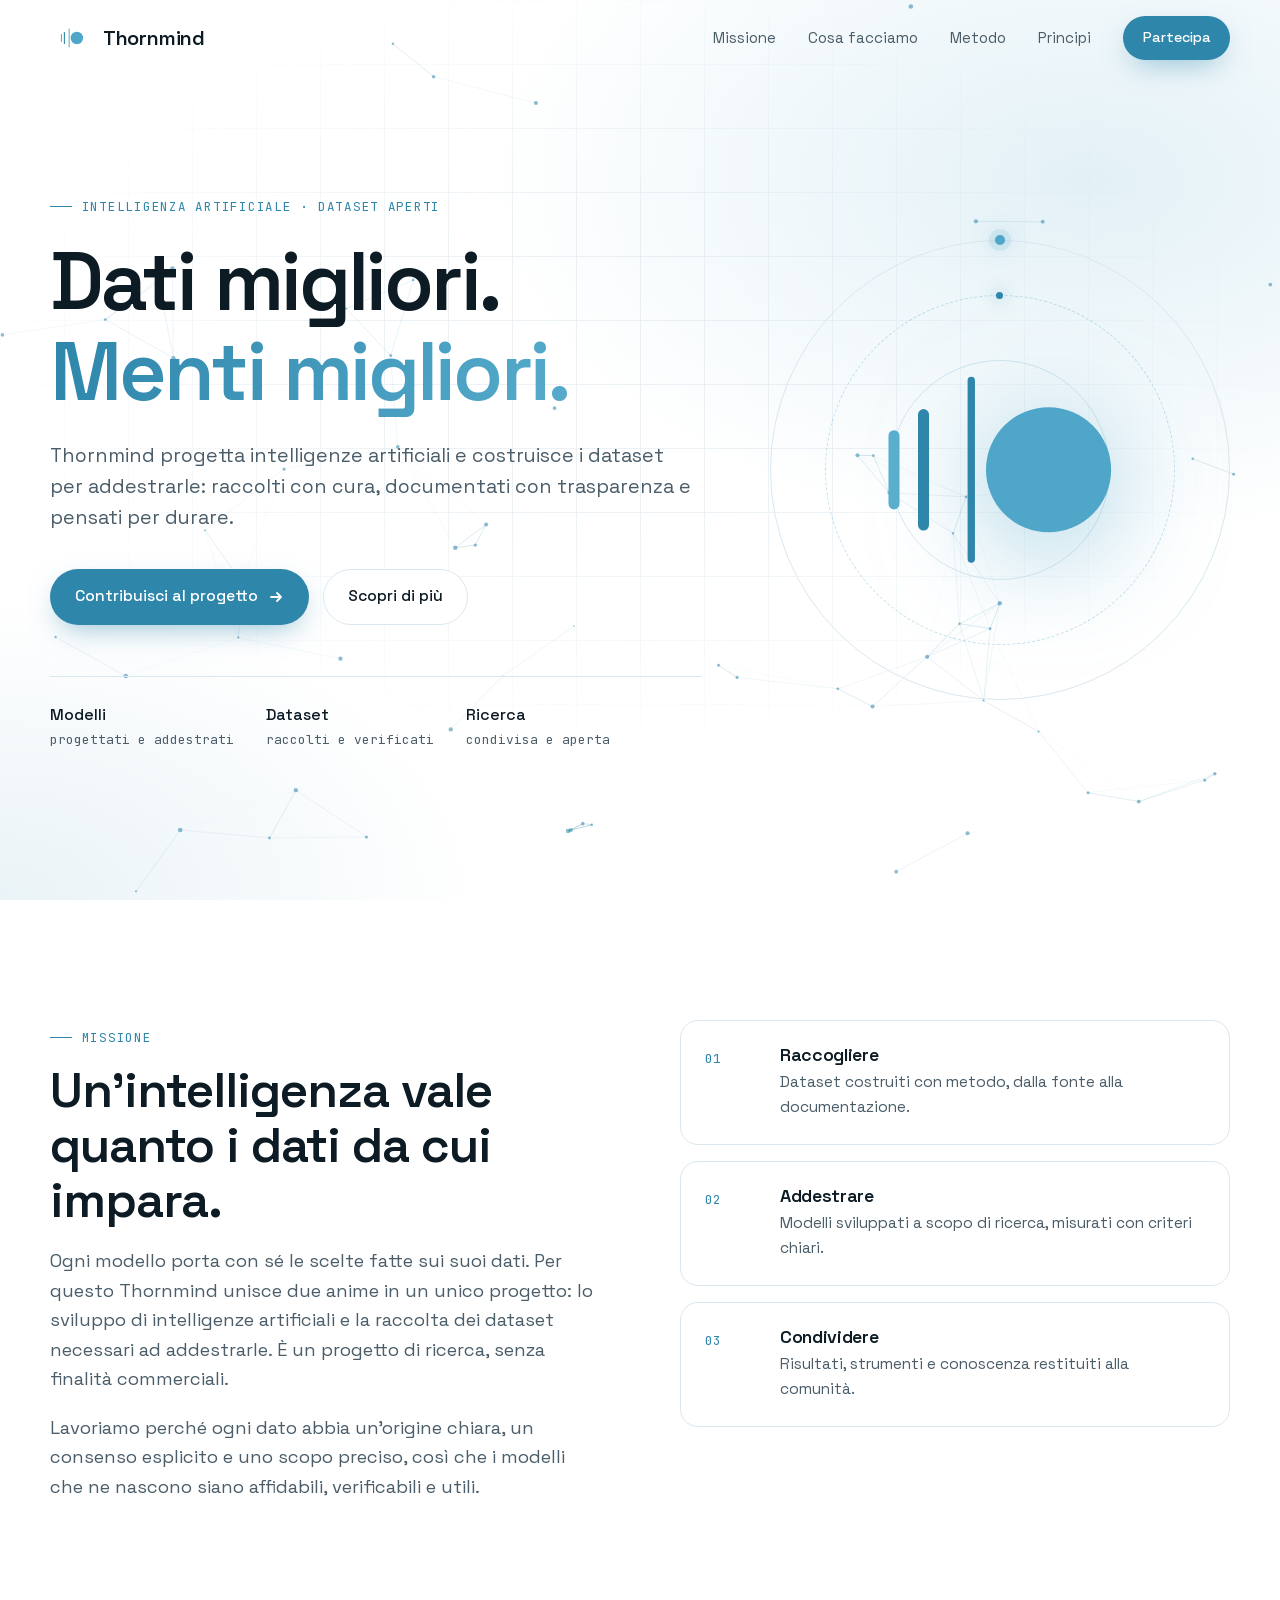
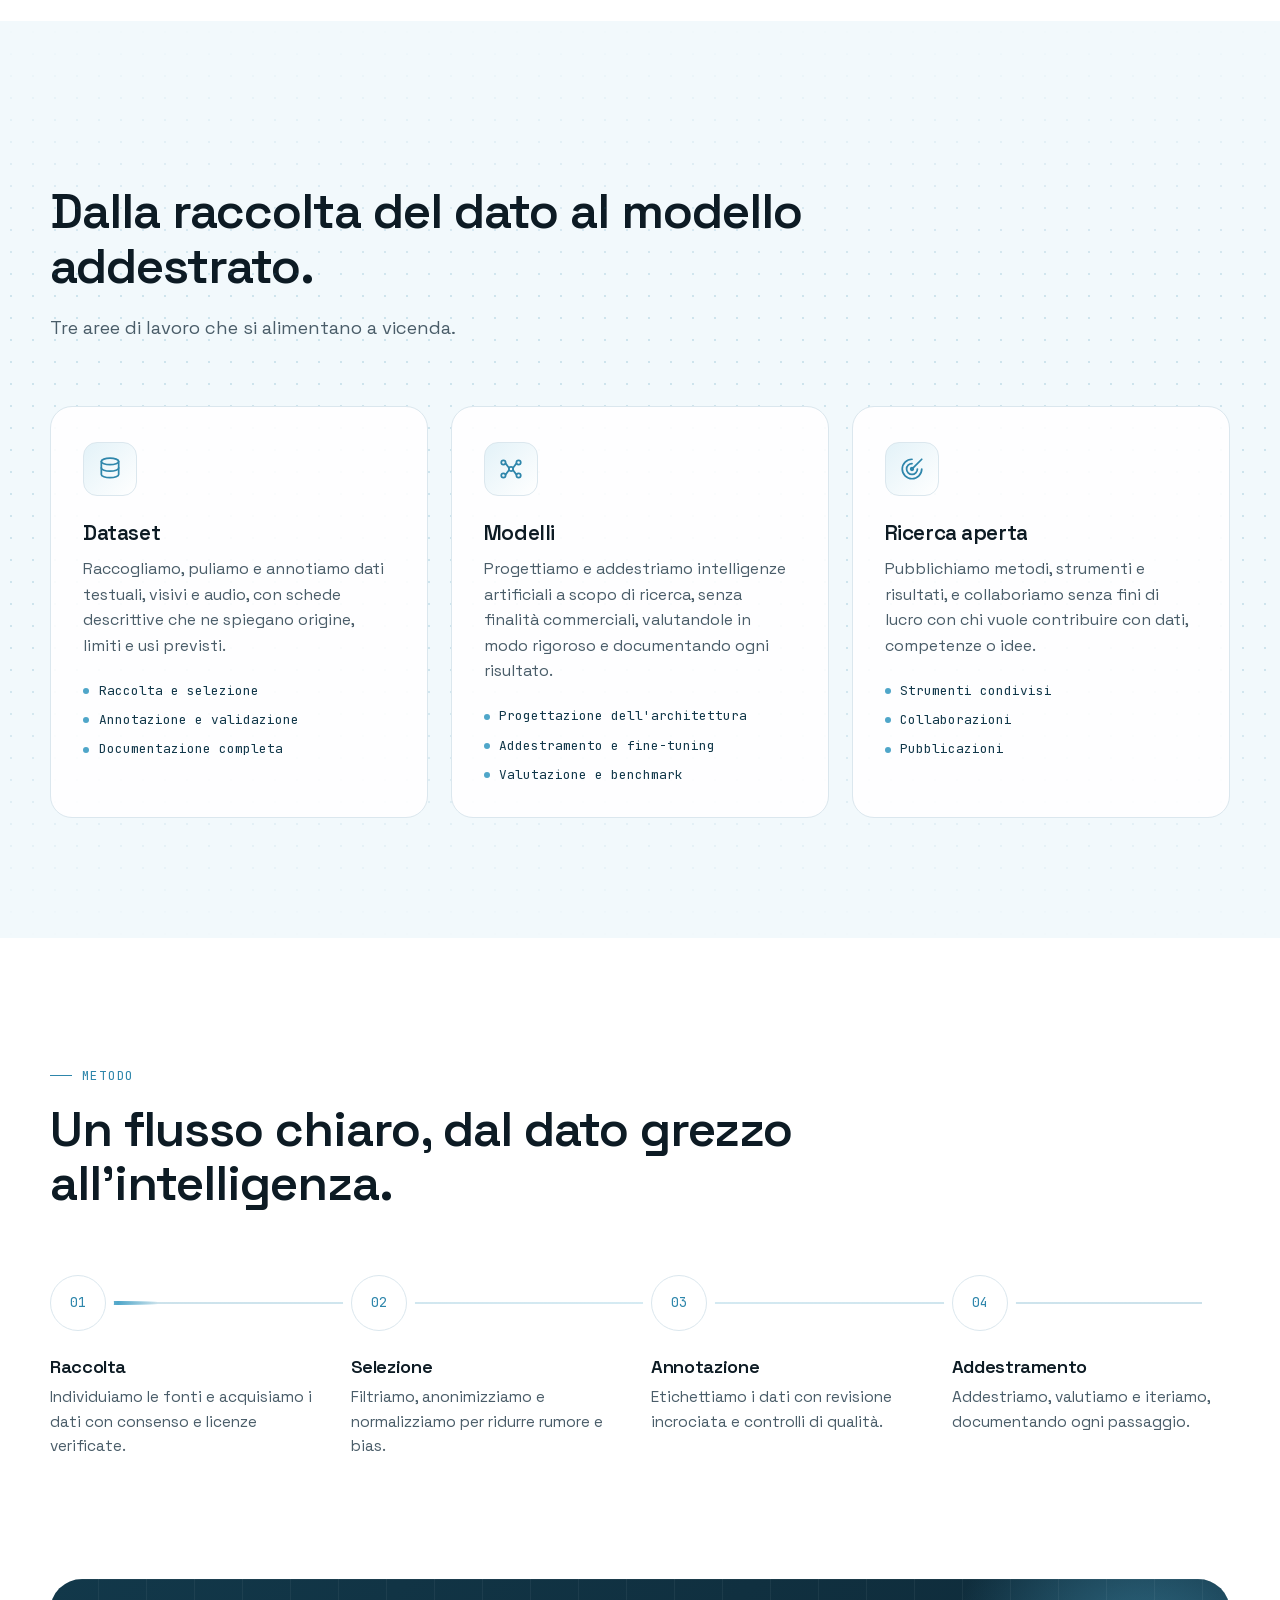
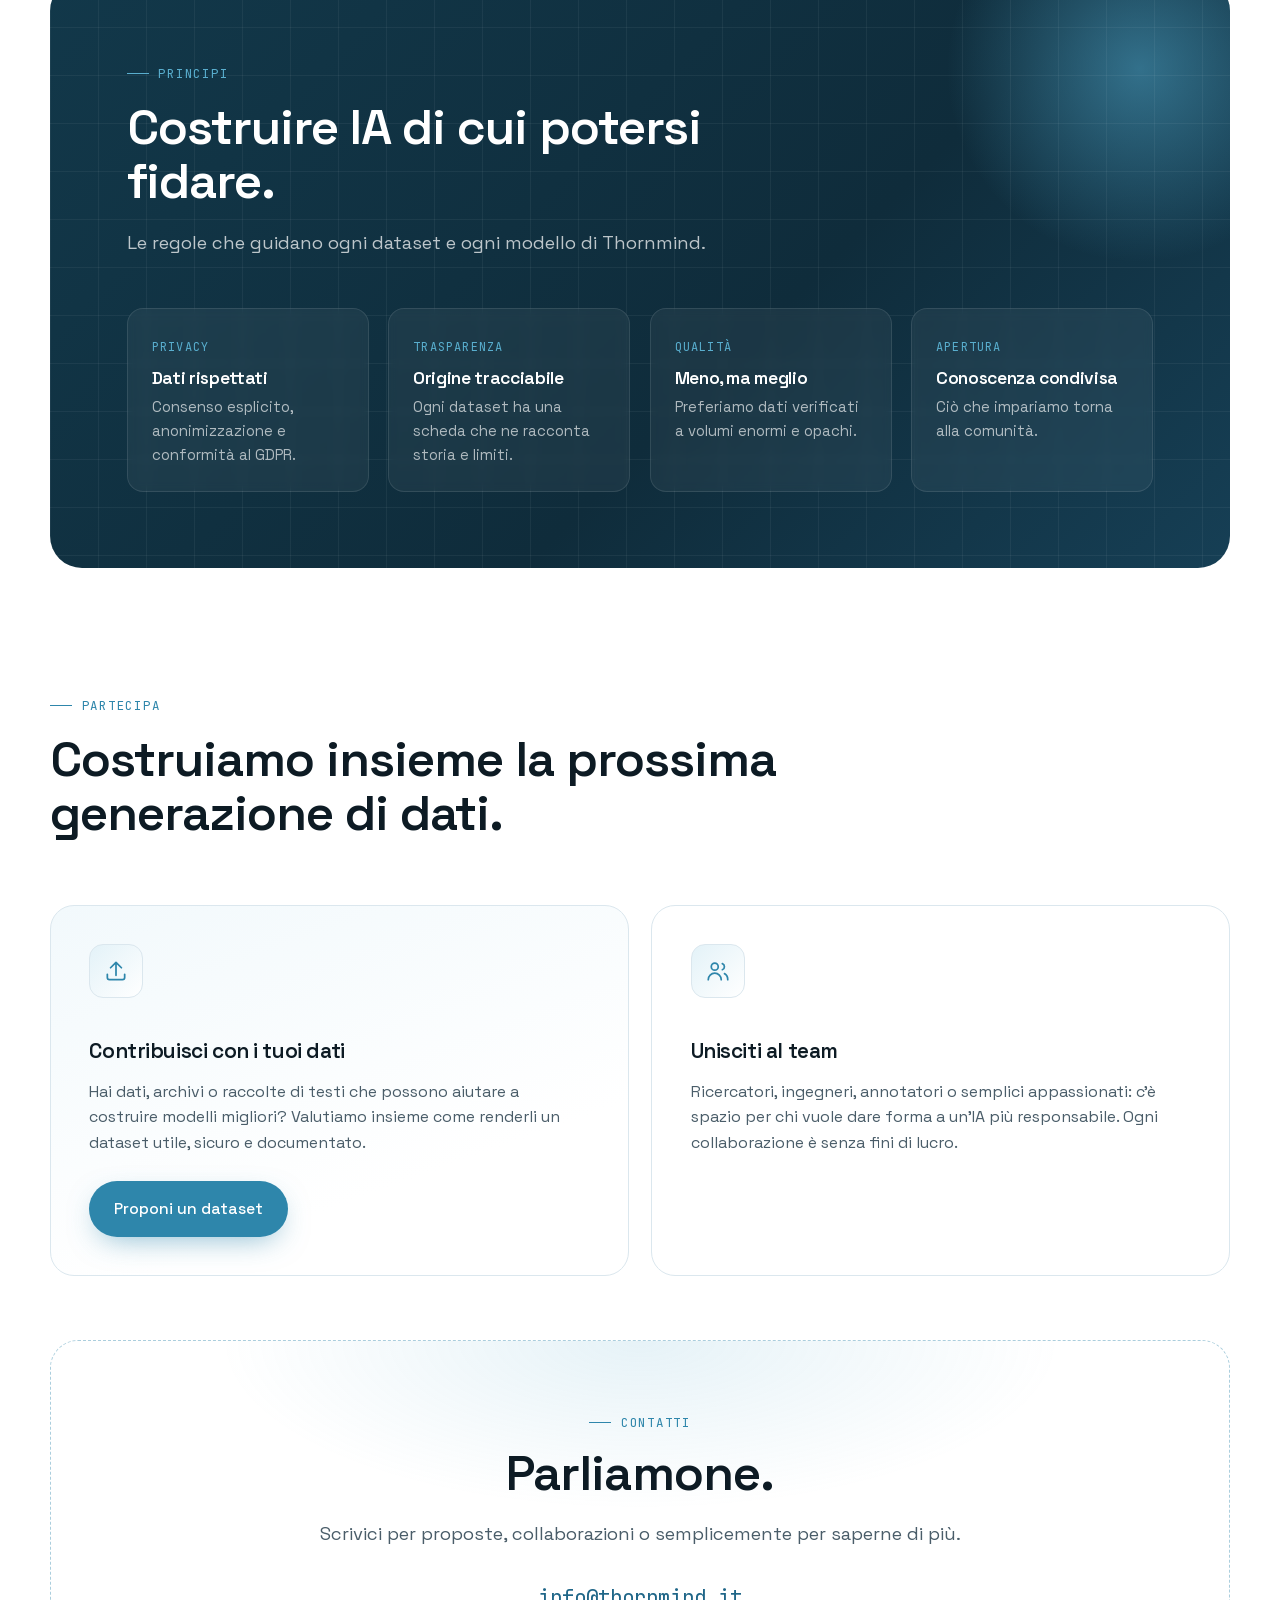
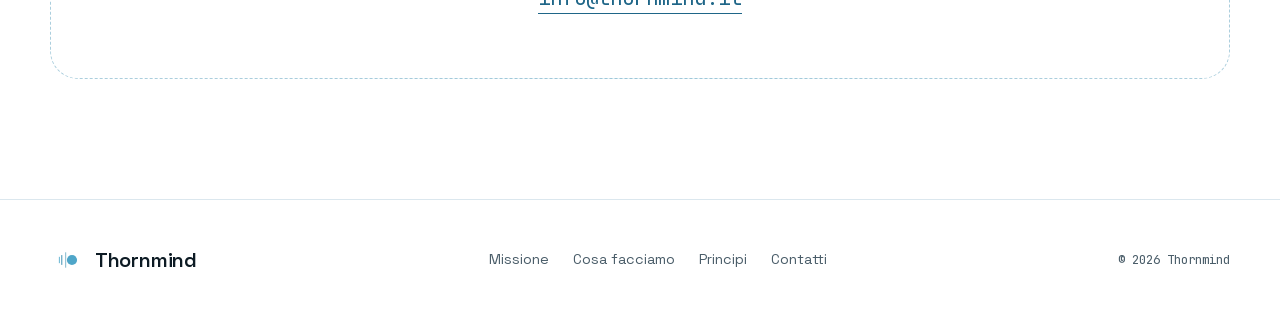
==== index.html @ 4856c9da "Add files via upload" ====
<!doctype html>
<html lang="it">
<head>
  <meta charset="utf-8">
  <meta name="viewport" content="width=device-width, initial-scale=1">
  <title>Thornmind — Intelligenze artificiali e dataset aperti</title>
  <meta name="description" content="Thornmind progetta intelligenze artificiali e raccoglie dataset di qualità per addestrarle, in modo trasparente e responsabile.">
  <link rel="icon" type="image/svg+xml" href="logo-thornmind.svg">
  <link rel="preload" href="fonts/space-grotesk-latin.woff2" as="font" type="font/woff2" crossorigin>
  <style>
    /* Font locali (licenza SIL Open Font License) — nessuna richiesta esterna */
    @font-face {
      font-family: "Space Grotesk"; font-style: normal; font-weight: 300 700; font-display: swap;
      src: url("fonts/space-grotesk-latin.woff2") format("woff2");
      unicode-range: U+0000-00FF, U+0131, U+0152-0153, U+02BB-02BC, U+02C6, U+02DA, U+02DC, U+0304, U+0308, U+0329, U+2000-206F, U+20AC, U+2122, U+2191, U+2193, U+2212, U+2215, U+FEFF, U+FFFD;
    }
    @font-face {
      font-family: "Space Grotesk"; font-style: normal; font-weight: 300 700; font-display: swap;
      src: url("fonts/space-grotesk-latin-ext.woff2") format("woff2");
      unicode-range: U+0100-02BA, U+02BD-02C5, U+02C7-02CC, U+02CE-02D7, U+02DD-02FF, U+0304, U+0308, U+0329, U+1D00-1DBF, U+1E00-1E9F, U+1EF2-1EFF, U+2020, U+20A0-20AB, U+20AD-20C4, U+2113, U+2C60-2C7F, U+A720-A7FF;
    }
    @font-face {
      font-family: "JetBrains Mono"; font-style: normal; font-weight: 400 500; font-display: swap;
      src: url("fonts/jetbrains-mono-latin.woff2") format("woff2");
      unicode-range: U+0000-00FF, U+0131, U+0152-0153, U+02BB-02BC, U+02C6, U+02DA, U+02DC, U+0304, U+0308, U+0329, U+2000-206F, U+20AC, U+2122, U+2191, U+2193, U+2212, U+2215, U+FEFF, U+FFFD;
    }
    @font-face {
      font-family: "JetBrains Mono"; font-style: normal; font-weight: 400 500; font-display: swap;
      src: url("fonts/jetbrains-mono-latin-ext.woff2") format("woff2");
      unicode-range: U+0100-02BA, U+02BD-02C5, U+02C7-02CC, U+02CE-02D7, U+02DD-02FF, U+0304, U+0308, U+0329, U+1D00-1DBF, U+1E00-1E9F, U+1EF2-1EFF, U+2020, U+20A0-20AB, U+20AD-20C4, U+2113, U+2C60-2C7F, U+A720-A7FF;
    }

    :root {
      --blue-900: #12384a;
      --blue-700: #1f6688;
      --blue-600: #2E86AB;
      --blue-500: #4FA6C9;
      --blue-400: #59AECE;
      --blue-100: #e3f2f8;
      --blue-50:  #f2f9fc;
      --ink: #0d1b24;
      --ink-soft: #4a5d69;
      --line: #dbe7ee;
      --bg: #ffffff;
      --radius: 18px;
      --max: 1180px;
      --mono: "JetBrains Mono", ui-monospace, SFMono-Regular, Menlo, monospace;
      --sans: "Space Grotesk", system-ui, -apple-system, "Segoe UI", sans-serif;
    }

    * { box-sizing: border-box; margin: 0; padding: 0; }
    html { scroll-behavior: smooth; }
    body {
      font-family: var(--sans);
      color: var(--ink);
      background: var(--bg);
      line-height: 1.6;
      -webkit-font-smoothing: antialiased;
      overflow-x: hidden;
    }
    img { display: block; max-width: 100%; }
    a { color: inherit; text-decoration: none; }

    .wrap { width: min(var(--max), 100% - 40px); margin-inline: auto; }

    .eyebrow {
      font-family: var(--mono);
      font-size: .78rem;
      letter-spacing: .14em;
      text-transform: uppercase;
      color: var(--blue-600);
      display: inline-flex;
      align-items: center;
      gap: .6rem;
    }
    .eyebrow::before {
      content: "";
      width: 22px; height: 1px;
      background: currentColor;
    }

    h1, h2, h3 { font-weight: 600; letter-spacing: -.02em; line-height: 1.1; }
    h2 { font-size: clamp(2rem, 4.2vw, 3.1rem); margin: 1rem 0 1.2rem; }
    h3 { font-size: 1.3rem; }
    .lead { font-size: 1.15rem; color: var(--ink-soft); max-width: 60ch; }

    .btn {
      display: inline-flex; align-items: center; gap: .6rem;
      padding: .9rem 1.5rem;
      border-radius: 999px;
      font-weight: 500;
      font-size: .98rem;
      transition: transform .25s ease, box-shadow .25s ease, background .25s ease, color .25s ease;
      border: 1px solid transparent;
      white-space: nowrap;
    }
    .btn-primary {
      background: var(--blue-600);
      color: #fff;
      box-shadow: 0 10px 30px -10px rgba(46,134,171,.6);
    }
    .btn-primary:hover { transform: translateY(-2px); background: var(--blue-700); box-shadow: 0 16px 36px -12px rgba(46,134,171,.7); }
    .btn-ghost { border-color: var(--line); background: rgba(255,255,255,.7); backdrop-filter: blur(6px); }
    .btn-ghost:hover { border-color: var(--blue-400); color: var(--blue-700); transform: translateY(-2px); }
    .btn svg { width: 16px; height: 16px; }

    /* ---------- Header ---------- */
    header.site {
      position: fixed; inset: 0 0 auto 0; z-index: 50;
      transition: background .3s ease, box-shadow .3s ease, border-color .3s ease;
      border-bottom: 1px solid transparent;
    }
    header.site.scrolled {
      background: rgba(255,255,255,.82);
      backdrop-filter: saturate(160%) blur(14px);
      -webkit-backdrop-filter: saturate(160%) blur(14px);
      border-color: var(--line);
    }
    .nav { display: flex; align-items: center; justify-content: space-between; height: 76px; }
    .brand { display: flex; align-items: center; gap: .55rem; font-weight: 600; font-size: 1.25rem; letter-spacing: -.01em; }
    .brand .logo { width: 44px; height: 44px; flex: none; }
    .nav-links { display: flex; gap: 2rem; align-items: center; font-size: .95rem; color: var(--ink-soft); }
    .nav-links a:not(.btn) { position: relative; transition: color .2s; }
    .nav-links a:not(.btn)::after {
      content: ""; position: absolute; left: 0; bottom: -6px; height: 1px; width: 100%;
      background: var(--blue-500); transform: scaleX(0); transform-origin: left; transition: transform .3s ease;
    }
    .nav-links a:not(.btn):hover { color: var(--ink); }
    .nav-links a:not(.btn):hover::after { transform: scaleX(1); }
    .nav-links .btn { padding: .6rem 1.15rem; font-size: .9rem; }
    .menu-toggle { display: none; background: none; border: 0; width: 44px; height: 44px; cursor: pointer; }
    .menu-toggle span { display: block; width: 22px; height: 2px; background: var(--ink); margin: 5px auto; border-radius: 2px; transition: transform .3s, opacity .3s; }

    /* ---------- Hero ---------- */
    .hero {
      position: relative;
      min-height: 100vh;
      display: flex; align-items: center;
      padding: 120px 0 80px;
      overflow: hidden;
      background:
        radial-gradient(1000px 600px at 85% 20%, rgba(79,166,201,.16), transparent 60%),
        radial-gradient(800px 500px at 0% 100%, rgba(46,134,171,.10), transparent 60%),
        var(--bg);
    }
    .hero::before {
      content: "";
      position: absolute; inset: 0;
      background-image:
        linear-gradient(var(--line) 1px, transparent 1px),
        linear-gradient(90deg, var(--line) 1px, transparent 1px);
      background-size: 64px 64px;
      mask-image: radial-gradient(ellipse 70% 60% at 50% 40%, #000 30%, transparent 75%);
      -webkit-mask-image: radial-gradient(ellipse 70% 60% at 50% 40%, #000 30%, transparent 75%);
      opacity: .55;
      pointer-events: none;
    }
    #net { position: absolute; inset: 0; width: 100%; height: 100%; pointer-events: none; }
    .hero-grid {
      position: relative;
      display: grid;
      grid-template-columns: 1.15fr .85fr;
      gap: 3rem;
      align-items: center;
    }
    .hero h1 {
      font-size: clamp(2.7rem, 6.4vw, 5.2rem);
      font-weight: 600;
      letter-spacing: -.035em;
      margin: 1.3rem 0 1.4rem;
    }
    .hero h1 .grad {
      background: linear-gradient(100deg, var(--blue-600) 0%, var(--blue-400) 55%, var(--blue-600) 100%);
      background-size: 200% auto;
      -webkit-background-clip: text; background-clip: text;
      color: transparent;
      animation: shine 8s linear infinite;
    }
    @keyframes shine { to { background-position: 200% center; } }
    .hero .lead { font-size: 1.22rem; }
    .hero-actions { display: flex; gap: .9rem; flex-wrap: wrap; margin-top: 2.2rem; }
    .hero-meta {
      display: flex; gap: 2rem; flex-wrap: wrap;
      margin-top: 3.2rem; padding-top: 1.6rem;
      border-top: 1px solid var(--line);
      font-family: var(--mono); font-size: .8rem; color: var(--ink-soft);
    }
    .hero-meta b { display: block; font-family: var(--sans); font-size: 1rem; color: var(--ink); font-weight: 500; margin-bottom: .15rem; }

    /* Hero mark (logo geometry, animated) */
    .mark-stage { position: relative; aspect-ratio: 1; width: 100%; max-width: 460px; justify-self: end; }
    .mark-stage .ring {
      position: absolute; inset: 0; border-radius: 50%;
      border: 1px solid var(--line);
    }
    .mark-stage .ring.r2 { inset: 12%; border-style: dashed; border-color: rgba(79,166,201,.35); animation: spin 60s linear infinite; }
    .mark-stage .ring.r3 { inset: 26%; border-color: rgba(46,134,171,.18); }
    .mark-stage .orbit {
      position: absolute; inset: 0; animation: spin 18s linear infinite;
    }
    .mark-stage .orbit i {
      position: absolute; top: -5px; left: 50%; width: 10px; height: 10px; margin-left: -5px;
      border-radius: 50%; background: var(--blue-500);
      box-shadow: 0 0 0 6px rgba(79,166,201,.15), 0 0 24px rgba(79,166,201,.8);
    }
    .mark-stage .orbit.o2 { inset: 12%; animation-duration: 26s; animation-direction: reverse; }
    .mark-stage .orbit.o2 i { width: 7px; height: 7px; margin-left: -3.5px; top: -3.5px; background: var(--blue-600); box-shadow: 0 0 16px rgba(46,134,171,.7); }
    @keyframes spin { to { transform: rotate(360deg); } }
    .mark-stage svg.mark { position: absolute; inset: 22%; width: 56%; height: 56%; overflow: visible; }
    .mark .sun { filter: drop-shadow(0 12px 30px rgba(79,166,201,.55)); animation: breathe 5s ease-in-out infinite; transform-origin: 190px 80px; }
    .mark .bar { animation: pulse 2.6s ease-in-out infinite; transform-box: fill-box; transform-origin: center; }
    .mark .bar.b2 { animation-delay: .25s; }
    .mark .bar.b3 { animation-delay: .5s; }
    @keyframes breathe { 50% { transform: scale(1.05); } }
    @keyframes pulse { 0%,100% { transform: scaleY(1); } 50% { transform: scaleY(.72); } }

    /* ---------- Sections ---------- */
    section { position: relative; padding: 120px 0; }
    /* Ancore: il contenuto si ferma sotto la barra fissa, come le altre sezioni */
    #principi, #partecipa, #contatti { scroll-margin-top: 116px; }
    .section-head { max-width: 760px; margin-bottom: 4rem; }

    /* About */
    .about-grid { display: grid; grid-template-columns: 1fr 1fr; gap: 5rem; align-items: start; }
    .about-grid .lead + .lead { margin-top: 1.2rem; }
    .pillars { display: grid; gap: 1rem; }
    .pillar {
      display: grid; grid-template-columns: 56px 1fr; gap: 1.2rem; align-items: start;
      padding: 1.5rem; border: 1px solid var(--line); border-radius: var(--radius);
      background: #fff;
      transition: border-color .3s, transform .3s, box-shadow .3s;
    }
    .pillar:hover { border-color: var(--blue-400); transform: translateX(6px); box-shadow: 0 18px 40px -24px rgba(46,134,171,.45); }
    .pillar .num { font-family: var(--mono); font-size: .8rem; color: var(--blue-600); padding-top: .25rem; }
    .pillar h3 { font-size: 1.12rem; margin-bottom: .35rem; }
    .pillar p { color: var(--ink-soft); font-size: .97rem; }

    /* Work cards */
    #lavoro { background: var(--blue-50); }
    #lavoro::before {
      content: ""; position: absolute; inset: 0;
      background-image: radial-gradient(rgba(46,134,171,.18) 1px, transparent 1px);
      background-size: 22px 22px;
      mask-image: linear-gradient(180deg, transparent, #000 30%, #000 70%, transparent);
      -webkit-mask-image: linear-gradient(180deg, transparent, #000 30%, #000 70%, transparent);
      pointer-events: none;
    }
    .cards { position: relative; display: grid; grid-template-columns: repeat(3, 1fr); gap: 1.4rem; }
    .card {
      position: relative; overflow: hidden;
      background: rgba(255,255,255,.9);
      border: 1px solid var(--line);
      border-radius: 22px;
      padding: 2.2rem 2rem 2rem;
      transition: transform .35s ease, box-shadow .35s ease, border-color .35s;
    }
    .card::after {
      content: ""; position: absolute; inset: auto -40% -60% auto; width: 260px; height: 260px; border-radius: 50%;
      background: radial-gradient(circle, rgba(79,166,201,.22), transparent 70%);
      opacity: 0; transition: opacity .4s;
    }
    .card:hover { transform: translateY(-6px); border-color: rgba(79,166,201,.6); box-shadow: 0 30px 60px -30px rgba(18,56,74,.35); }
    .card:hover::after { opacity: 1; }
    .icon {
      width: 54px; height: 54px; border-radius: 14px;
      display: grid; place-items: center;
      background: linear-gradient(135deg, var(--blue-100), #fff);
      border: 1px solid var(--line);
      margin-bottom: 1.6rem;
      color: var(--blue-600);
    }
    .icon svg { width: 26px; height: 26px; }
    .card h3 { margin-bottom: .7rem; }
    .card p { color: var(--ink-soft); }
    .card ul { list-style: none; margin-top: 1.4rem; display: grid; gap: .55rem; }
    .card li {
      font-family: var(--mono); font-size: .8rem; color: var(--blue-900);
      display: flex; align-items: center; gap: .6rem;
    }
    .card li::before { content: ""; width: 6px; height: 6px; border-radius: 50%; background: var(--blue-500); flex: none; }

    /* Pipeline */
    .pipeline { position: relative; display: grid; grid-template-columns: repeat(4, 1fr); gap: 1.4rem; counter-reset: step; }
    .pipeline::before {
      content: ""; position: absolute; top: 27px; left: 28px; right: 28px; height: 2px;
      background: linear-gradient(90deg, var(--blue-600), var(--blue-400), var(--blue-600));
      opacity: .25;
    }
    .pipeline .flow {
      position: absolute; top: 26px; left: 28px; height: 4px; width: 80px; border-radius: 4px;
      background: linear-gradient(90deg, transparent, var(--blue-500), transparent);
      animation: flow 4s ease-in-out infinite;
    }
    @keyframes flow { 0% { left: 28px; opacity: 0; } 10% { opacity: 1; } 90% { opacity: 1; } 100% { left: calc(100% - 108px); opacity: 0; } }
    .step { position: relative; }
    .step .dot {
      width: 56px; height: 56px; border-radius: 50%;
      display: grid; place-items: center;
      background: #fff; border: 1px solid var(--line);
      font-family: var(--mono); font-size: .85rem; color: var(--blue-600);
      margin-bottom: 1.6rem; position: relative; z-index: 1;
      box-shadow: 0 0 0 8px #fff;
      transition: background .3s, color .3s, border-color .3s;
    }
    .step:hover .dot { background: var(--blue-600); color: #fff; border-color: var(--blue-600); }
    .step h3 { font-size: 1.15rem; margin-bottom: .5rem; }
    .step p { color: var(--ink-soft); font-size: .97rem; }

    /* Principles band */
    .band {
      background: linear-gradient(135deg, var(--blue-900), #0f2c3b 60%, #163f55);
      color: #fff; border-radius: 32px;
      padding: clamp(2.5rem, 6vw, 5rem);
      position: relative; overflow: hidden;
    }
    .band::before {
      content: ""; position: absolute; right: -120px; top: -120px; width: 420px; height: 420px; border-radius: 50%;
      background: radial-gradient(circle, rgba(79,166,201,.55), transparent 65%);
    }
    .band::after {
      content: ""; position: absolute; inset: 0;
      background-image:
        linear-gradient(rgba(255,255,255,.05) 1px, transparent 1px),
        linear-gradient(90deg, rgba(255,255,255,.05) 1px, transparent 1px);
      background-size: 48px 48px;
      pointer-events: none;
    }
    .band > * { position: relative; z-index: 1; }
    .band .eyebrow { color: var(--blue-400); }
    .band h2 { max-width: 18ch; }
    .band .lead { color: rgba(255,255,255,.72); }
    .principles { display: grid; grid-template-columns: repeat(4, 1fr); gap: 1.2rem; margin-top: 3.2rem; }
    .principle {
      padding: 1.5rem; border-radius: 16px;
      background: rgba(255,255,255,.05);
      border: 1px solid rgba(255,255,255,.1);
      backdrop-filter: blur(4px);
      transition: background .3s, border-color .3s;
    }
    .principle:hover { background: rgba(255,255,255,.09); border-color: rgba(89,174,206,.6); }
    .principle .k { font-family: var(--mono); font-size: .75rem; letter-spacing: .1em; color: var(--blue-400); text-transform: uppercase; }
    .principle h3 { font-size: 1.1rem; margin: .6rem 0 .45rem; color: #fff; }
    .principle p { font-size: .93rem; color: rgba(255,255,255,.65); }

    /* Join / CTA */
    .join-grid { display: grid; grid-template-columns: 1fr 1fr; gap: 1.4rem; }
    .join {
      border: 1px solid var(--line); border-radius: 24px; padding: 2.4rem;
      display: flex; flex-direction: column; gap: 1rem;
      background: #fff;
      transition: border-color .3s, box-shadow .3s;
    }
    .join:hover { border-color: var(--blue-400); box-shadow: 0 30px 60px -36px rgba(46,134,171,.5); }
    .join p { color: var(--ink-soft); flex: 1; }
    .join .btn { align-self: flex-start; margin-top: .6rem; }
    .join.accent { background: linear-gradient(160deg, var(--blue-50), #fff 70%); }

    .contact {
      margin-top: 4rem; text-align: center;
      padding: 4rem 1.5rem; border-radius: 28px;
      border: 1px dashed rgba(46,134,171,.4);
      background: radial-gradient(600px 240px at 50% 0%, rgba(79,166,201,.14), transparent 70%);
    }
    .contact h2 { margin-top: .8rem; }
    .contact .lead { margin: 0 auto 2rem; }
    .contact .mail {
      font-family: var(--mono); font-size: clamp(1rem, 2.4vw, 1.3rem); color: var(--blue-700);
      border-bottom: 1px solid currentColor; padding-bottom: 2px;
    }
    .contact .mail:hover { color: var(--blue-500); }

    /* Footer */
    footer { border-top: 1px solid var(--line); padding: 2.6rem 0; }
    .foot { display: flex; align-items: center; justify-content: space-between; gap: 1.5rem; flex-wrap: wrap; }
    .foot .brand .logo { width: 36px; height: 36px; }
    .foot small { font-family: var(--mono); font-size: .78rem; color: var(--ink-soft); }
    .foot nav { display: flex; gap: 1.5rem; font-size: .9rem; color: var(--ink-soft); }
    .foot nav a:hover { color: var(--blue-600); }

    /* Reveal */
    .reveal { opacity: 0; transform: translateY(28px); transition: opacity .9s cubic-bezier(.2,.7,.2,1), transform .9s cubic-bezier(.2,.7,.2,1); }
    .reveal.in { opacity: 1; transform: none; }
    .reveal.d1 { transition-delay: .1s; } .reveal.d2 { transition-delay: .2s; } .reveal.d3 { transition-delay: .3s; }

    /* ---------- Responsive ---------- */
    @media (max-width: 980px) {
      .hero-grid, .about-grid { grid-template-columns: 1fr; gap: 3rem; }
      .mark-stage { justify-self: center; max-width: 340px; order: -1; }
      .cards { grid-template-columns: 1fr; }
      .pipeline { grid-template-columns: 1fr 1fr; row-gap: 2.6rem; }
      .pipeline::before, .pipeline .flow { display: none; }
      .principles { grid-template-columns: 1fr 1fr; }
      .join-grid { grid-template-columns: 1fr; }
    }
    @media (max-width: 760px) {
      .menu-toggle { display: block; }
      .nav-links {
        position: fixed; inset: 76px 0 auto 0;
        flex-direction: column; align-items: stretch; gap: 0;
        background: rgba(255,255,255,.97); backdrop-filter: blur(14px);
        border-bottom: 1px solid var(--line);
        padding: .5rem 20px 1.4rem;
        transform: translateY(-12px); opacity: 0; pointer-events: none;
        transition: opacity .25s, transform .25s;
      }
      .nav-links a:not(.btn) { padding: .95rem 0; border-bottom: 1px solid var(--line); }
      .nav-links a:not(.btn)::after { display: none; }
      .nav-links .btn { margin-top: 1rem; justify-content: center; }
      header.site.open .nav-links { opacity: 1; transform: none; pointer-events: auto; }
      header.site.open { background: #fff; border-color: var(--line); }
      header.site.open .menu-toggle span:nth-child(1) { transform: translateY(7px) rotate(45deg); }
      header.site.open .menu-toggle span:nth-child(2) { opacity: 0; }
      header.site.open .menu-toggle span:nth-child(3) { transform: translateY(-7px) rotate(-45deg); }
      section { padding: 84px 0; scroll-margin-top: 32px; }
      #principi, #partecipa, #contatti { scroll-margin-top: 100px; }
      .section-head { margin-bottom: 2.6rem; }
      .pipeline, .principles { grid-template-columns: 1fr; }
      .hero { padding-top: 104px; }
      .hero-meta { gap: 1.2rem 2rem; }
      .mark-stage { max-width: 260px; }
      .join { padding: 1.8rem; }
    }

    @media (prefers-reduced-motion: reduce) {
      *, *::before, *::after { animation: none !important; transition: none !important; }
      .reveal { opacity: 1; transform: none; }
      html { scroll-behavior: auto; }
    }
  </style>
</head>
<body>
  <!-- Logo Thornmind (da logo-thornmind.svg, senza sfondo) -->
  <svg width="0" height="0" style="position:absolute" aria-hidden="true">
    <symbol id="tm-logo" viewBox="0 0 240 240">
      <g transform="translate(-43.5,40)">
        <circle cx="190" cy="80" r="34" fill="#4FA6C9"/>
        <g fill="none" stroke-linecap="round" stroke-width="6">
          <line x1="148" y1="31.459" x2="148" y2="128.541" stroke="#2E86AB" stroke-width="4"/>
          <line x1="122.043" y1="50" x2="122.043" y2="110" stroke="#2E86AB"/>
          <line x1="106" y1="61.459" x2="106" y2="98.541" stroke="#59AECE"/>
        </g>
      </g>
    </symbol>
  </svg>

  <!-- ===== Header ===== -->
  <header class="site">
    <div class="wrap nav">
      <a href="#top" class="brand" aria-label="Thornmind, torna all'inizio">
        <svg class="logo" viewBox="0 0 240 240" aria-hidden="true"><use href="#tm-logo"/></svg>
        Thornmind
      </a>
      <button class="menu-toggle" aria-label="Apri il menu" aria-expanded="false" aria-controls="menu">
        <span></span><span></span><span></span>
      </button>
      <nav class="nav-links" id="menu">
        <a href="#missione">Missione</a>
        <a href="#lavoro">Cosa facciamo</a>
        <a href="#metodo">Metodo</a>
        <a href="#principi">Principi</a>
        <a href="#partecipa" class="btn btn-primary">Partecipa</a>
      </nav>
    </div>
  </header>

  <main>
    <!-- ===== Hero ===== -->
    <section class="hero" id="top">
      <canvas id="net" aria-hidden="true"></canvas>
      <div class="wrap hero-grid">
        <div>
          <span class="eyebrow reveal">Intelligenza artificiale · Dataset aperti</span>
          <h1 class="reveal d1">Dati migliori.<br><span class="grad">Menti migliori.</span></h1>
          <p class="lead reveal d2">
            Thornmind progetta intelligenze artificiali e costruisce i dataset per addestrarle:
            raccolti con cura, documentati con trasparenza e pensati per durare.
          </p>
          <div class="hero-actions reveal d3">
            <a href="#partecipa" class="btn btn-primary">
              Contribuisci al progetto
              <svg viewBox="0 0 16 16" fill="none" stroke="currentColor" stroke-width="1.8" stroke-linecap="round" stroke-linejoin="round"><path d="M3 8h10M9 4l4 4-4 4"/></svg>
            </a>
            <a href="#lavoro" class="btn btn-ghost">Scopri di più</a>
          </div>
          <div class="hero-meta reveal d3">
            <div><b>Modelli</b>progettati e addestrati</div>
            <div><b>Dataset</b>raccolti e verificati</div>
            <div><b>Ricerca</b>condivisa e aperta</div>
          </div>
        </div>

        <div class="mark-stage reveal d2" aria-hidden="true">
          <div class="ring"></div>
          <div class="ring r2"></div>
          <div class="ring r3"></div>
          <div class="orbit"><i></i></div>
          <div class="orbit o2"><i></i></div>
          <!-- Geometria del logo Thornmind, animata -->
          <svg class="mark" viewBox="93.5 50 140 140">
            <circle class="sun" cx="190" cy="120" r="34" fill="#4FA6C9"/>
            <g fill="none" stroke-linecap="round">
              <line class="bar b1" x1="148" y1="71.459" x2="148" y2="168.541" stroke="#2E86AB" stroke-width="4"/>
              <line class="bar b2" x1="122.043" y1="90" x2="122.043" y2="150" stroke="#2E86AB" stroke-width="6"/>
              <line class="bar b3" x1="106" y1="101.459" x2="106" y2="138.541" stroke="#59AECE" stroke-width="6"/>
            </g>
          </svg>
        </div>
      </div>
    </section>

    <!-- ===== Missione ===== -->
    <section id="missione">
      <div class="wrap about-grid">
        <div>
          <span class="eyebrow reveal">Missione</span>
          <h2 class="reveal d1">Un'intelligenza vale quanto i dati da cui impara.</h2>
          <p class="lead reveal d2">
            Ogni modello porta con sé le scelte fatte sui suoi dati. Per questo Thornmind
            unisce due anime in un unico progetto: lo sviluppo di intelligenze artificiali e la
            raccolta dei dataset necessari ad addestrarle. È un progetto di ricerca,
            senza finalità commerciali.
          </p>
          <p class="lead reveal d3">
            Lavoriamo perché ogni dato abbia un'origine chiara, un consenso esplicito e uno scopo
            preciso, così che i modelli che ne nascono siano affidabili, verificabili e utili.
          </p>
        </div>
        <div class="pillars">
          <div class="pillar reveal d1">
            <span class="num">01</span>
            <div><h3>Raccogliere</h3><p>Dataset costruiti con metodo, dalla fonte alla documentazione.</p></div>
          </div>
          <div class="pillar reveal d2">
            <span class="num">02</span>
            <div><h3>Addestrare</h3><p>Modelli sviluppati a scopo di ricerca, misurati con criteri chiari.</p></div>
          </div>
          <div class="pillar reveal d3">
            <span class="num">03</span>
            <div><h3>Condividere</h3><p>Risultati, strumenti e conoscenza restituiti alla comunità.</p></div>
          </div>
        </div>
      </div>
    </section>

    <!-- ===== Cosa facciamo ===== -->
    <section id="lavoro">
      <div class="wrap">
        <div class="section-head">
          <span class="eyebrow reveal">Cosa facciamo</span>
          <h2 class="reveal d1">Dalla raccolta del dato al modello addestrato.</h2>
          <p class="lead reveal d2">Tre aree di lavoro che si alimentano a vicenda.</p>
        </div>
        <div class="cards">
          <article class="card reveal d1">
            <div class="icon">
              <svg viewBox="0 0 24 24" fill="none" stroke="currentColor" stroke-width="1.6" stroke-linecap="round" stroke-linejoin="round"><ellipse cx="12" cy="5" rx="8" ry="3"/><path d="M4 5v6c0 1.7 3.6 3 8 3s8-1.3 8-3V5"/><path d="M4 11v6c0 1.7 3.6 3 8 3s8-1.3 8-3v-6"/></svg>
            </div>
            <h3>Dataset</h3>
            <p>Raccogliamo, puliamo e annotiamo dati testuali, visivi e audio, con schede descrittive che ne spiegano origine, limiti e usi previsti.</p>
            <ul><li>Raccolta e selezione</li><li>Annotazione e validazione</li><li>Documentazione completa</li></ul>
          </article>
          <article class="card reveal d2">
            <div class="icon">
              <svg viewBox="0 0 24 24" fill="none" stroke="currentColor" stroke-width="1.6" stroke-linecap="round" stroke-linejoin="round"><circle cx="5" cy="6" r="2"/><circle cx="5" cy="18" r="2"/><circle cx="12" cy="12" r="2"/><circle cx="19" cy="6" r="2"/><circle cx="19" cy="18" r="2"/><path d="M7 6.8 10.2 11M7 17.2l3.2-4.2M13.8 11 17 6.8M13.8 13l3.2 4.2"/></svg>
            </div>
            <h3>Modelli</h3>
            <p>Progettiamo e addestriamo intelligenze artificiali a scopo di ricerca, senza finalità commerciali, valutandole in modo rigoroso e documentando ogni risultato.</p>
            <ul><li>Progettazione dell'architettura</li><li>Addestramento e fine-tuning</li><li>Valutazione e benchmark</li></ul>
          </article>
          <article class="card reveal d3">
            <div class="icon">
              <svg viewBox="0 0 24 24" fill="none" stroke="currentColor" stroke-width="1.6" stroke-linecap="round" stroke-linejoin="round"><path d="M12 3a9 9 0 1 0 9 9"/><path d="M12 7a5 5 0 1 0 5 5"/><circle cx="12" cy="12" r="1.2" fill="currentColor"/><path d="M21 3l-7.5 7.5"/></svg>
            </div>
            <h3>Ricerca aperta</h3>
            <p>Pubblichiamo metodi, strumenti e risultati, e collaboriamo senza fini di lucro con chi vuole contribuire con dati, competenze o idee.</p>
            <ul><li>Strumenti condivisi</li><li>Collaborazioni</li><li>Pubblicazioni</li></ul>
          </article>
        </div>
      </div>
    </section>

    <!-- ===== Metodo ===== -->
    <section id="metodo">
      <div class="wrap">
        <div class="section-head">
          <span class="eyebrow reveal">Metodo</span>
          <h2 class="reveal d1">Un flusso chiaro, dal dato grezzo all'intelligenza.</h2>
        </div>
        <div class="pipeline">
          <span class="flow" aria-hidden="true"></span>
          <div class="step reveal d1">
            <div class="dot">01</div>
            <h3>Raccolta</h3>
            <p>Individuiamo le fonti e acquisiamo i dati con consenso e licenze verificate.</p>
          </div>
          <div class="step reveal d1">
            <div class="dot">02</div>
            <h3>Selezione</h3>
            <p>Filtriamo, anonimizziamo e normalizziamo per ridurre rumore e bias.</p>
          </div>
          <div class="step reveal d2">
            <div class="dot">03</div>
            <h3>Annotazione</h3>
            <p>Etichettiamo i dati con revisione incrociata e controlli di qualità.</p>
          </div>
          <div class="step reveal d3">
            <div class="dot">04</div>
            <h3>Addestramento</h3>
            <p>Addestriamo, valutiamo e iteriamo, documentando ogni passaggio.</p>
          </div>
        </div>
      </div>
    </section>

    <!-- ===== Principi ===== -->
    <section id="principi" style="padding-top: 0;">
      <div class="wrap">
        <div class="band reveal">
          <span class="eyebrow">Principi</span>
          <h2>Costruire IA di cui potersi fidare.</h2>
          <p class="lead">Le regole che guidano ogni dataset e ogni modello di Thornmind.</p>
          <div class="principles">
            <div class="principle"><span class="k">Privacy</span><h3>Dati rispettati</h3><p>Consenso esplicito, anonimizzazione e conformità al GDPR.</p></div>
            <div class="principle"><span class="k">Trasparenza</span><h3>Origine tracciabile</h3><p>Ogni dataset ha una scheda che ne racconta storia e limiti.</p></div>
            <div class="principle"><span class="k">Qualità</span><h3>Meno, ma meglio</h3><p>Preferiamo dati verificati a volumi enormi e opachi.</p></div>
            <div class="principle"><span class="k">Apertura</span><h3>Conoscenza condivisa</h3><p>Ciò che impariamo torna alla comunità.</p></div>
          </div>
        </div>
      </div>
    </section>

    <!-- ===== Partecipa ===== -->
    <section id="partecipa" style="padding-top: 0;">
      <div class="wrap">
        <div class="section-head">
          <span class="eyebrow reveal">Partecipa</span>
          <h2 class="reveal d1">Costruiamo insieme la prossima generazione di dati.</h2>
        </div>
        <div class="join-grid">
          <div class="join accent reveal d1">
            <div class="icon">
              <svg viewBox="0 0 24 24" fill="none" stroke="currentColor" stroke-width="1.6" stroke-linecap="round" stroke-linejoin="round"><path d="M12 16V4M7 9l5-5 5 5"/><path d="M4 15v3a2 2 0 0 0 2 2h12a2 2 0 0 0 2-2v-3"/></svg>
            </div>
            <h3>Contribuisci con i tuoi dati</h3>
            <p>Hai dati, archivi o raccolte di testi che possono aiutare a costruire modelli migliori? Valutiamo insieme come renderli un dataset utile, sicuro e documentato.</p>
            <a href="#contatti" class="btn btn-primary">Proponi un dataset</a>
          </div>
          <div class="join reveal d2">
            <div class="icon">
              <svg viewBox="0 0 24 24" fill="none" stroke="currentColor" stroke-width="1.6" stroke-linecap="round" stroke-linejoin="round"><circle cx="9" cy="8" r="3.2"/><path d="M3 20c0-3.3 2.7-6 6-6s6 2.7 6 6"/><path d="M16 5.2a3 3 0 0 1 0 5.6M18 14.4c1.8.9 3 2.9 3 5.6"/></svg>
            </div>
            <h3>Unisciti al team</h3>
            <p>Ricercatori, ingegneri, annotatori o semplici appassionati: c'è spazio per chi vuole dare forma a un'IA più responsabile. Ogni collaborazione è senza fini di lucro.</p>
            <a href="#contatti" class="btn btn-ghost">Collabora con noi</a>
          </div>
        </div>

        <div class="contact reveal" id="contatti">
          <span class="eyebrow">Contatti</span>
          <h2>Parliamone.</h2>
          <p class="lead">Scrivici per proposte, collaborazioni o semplicemente per saperne di più.</p>
          <a class="mail" href="mailto:info@thornmind.it">info@thornmind.it</a>
        </div>
      </div>
    </section>
  </main>

  <footer>
    <div class="wrap foot">
      <a href="#top" class="brand"><svg class="logo" viewBox="0 0 240 240" aria-hidden="true"><use href="#tm-logo"/></svg> Thornmind</a>
      <nav>
        <a href="#missione">Missione</a>
        <a href="#lavoro">Cosa facciamo</a>
        <a href="#principi">Principi</a>
        <a href="#contatti">Contatti</a>
      </nav>
      <small>© <span id="y"></span> Thornmind</small>
    </div>
  </footer>

  <script>
    // Anno nel footer
    document.getElementById('y').textContent = new Date().getFullYear();

    // Header: stato allo scroll + menu mobile
    const header = document.querySelector('header.site');
    const toggle = document.querySelector('.menu-toggle');
    const onScroll = () => header.classList.toggle('scrolled', window.scrollY > 20);
    onScroll();
    window.addEventListener('scroll', onScroll, { passive: true });
    toggle.addEventListener('click', () => {
      const open = header.classList.toggle('open');
      toggle.setAttribute('aria-expanded', open);
    });
    document.querySelectorAll('#menu a').forEach(a => a.addEventListener('click', () => {
      header.classList.remove('open');
      toggle.setAttribute('aria-expanded', 'false');
    }));

    // Comparsa delle sezioni allo scroll
    const io = new IntersectionObserver(entries => {
      entries.forEach(e => { if (e.isIntersecting) { e.target.classList.add('in'); io.unobserve(e.target); } });
    }, { threshold: 0.12, rootMargin: '0px 0px -40px 0px' });
    document.querySelectorAll('.reveal').forEach(el => io.observe(el));

    // Rete neurale animata nello sfondo dell'hero
    (() => {
      const canvas = document.getElementById('net');
      const ctx = canvas.getContext('2d');
      const reduce = window.matchMedia('(prefers-reduced-motion: reduce)').matches;
      let w, h, dpr, nodes = [], mouse = { x: -9999, y: -9999 }, raf;

      function resize() {
        dpr = Math.min(window.devicePixelRatio || 1, 2);
        w = canvas.clientWidth; h = canvas.clientHeight;
        canvas.width = w * dpr; canvas.height = h * dpr;
        ctx.setTransform(dpr, 0, 0, dpr, 0, 0);
        const count = Math.round(Math.min(70, (w * h) / 18000));
        nodes = Array.from({ length: count }, () => ({
          x: Math.random() * w, y: Math.random() * h,
          vx: (Math.random() - .5) * .3, vy: (Math.random() - .5) * .3,
          r: Math.random() * 1.6 + .8
        }));
      }

      function draw() {
        ctx.clearRect(0, 0, w, h);
        const max = 140;
        for (let i = 0; i < nodes.length; i++) {
          const a = nodes[i];
          if (!reduce) {
            a.x += a.vx; a.y += a.vy;
            if (a.x < 0 || a.x > w) a.vx *= -1;
            if (a.y < 0 || a.y > h) a.vy *= -1;
          }
          for (let j = i + 1; j < nodes.length; j++) {
            const b = nodes[j];
            const d = Math.hypot(a.x - b.x, a.y - b.y);
            if (d < max) {
              ctx.strokeStyle = `rgba(46,134,171,${(1 - d / max) * .22})`;
              ctx.lineWidth = 1;
              ctx.beginPath(); ctx.moveTo(a.x, a.y); ctx.lineTo(b.x, b.y); ctx.stroke();
            }
          }
          const md = Math.hypot(a.x - mouse.x, a.y - mouse.y);
          if (md < 180) {
            ctx.strokeStyle = `rgba(79,166,201,${(1 - md / 180) * .5})`;
            ctx.beginPath(); ctx.moveTo(a.x, a.y); ctx.lineTo(mouse.x, mouse.y); ctx.stroke();
          }
          ctx.fillStyle = 'rgba(46,134,171,.55)';
          ctx.beginPath(); ctx.arc(a.x, a.y, a.r, 0, Math.PI * 2); ctx.fill();
        }
        if (!reduce) raf = requestAnimationFrame(draw);
      }

      const hero = canvas.parentElement;
      hero.addEventListener('mousemove', e => {
        const r = canvas.getBoundingClientRect();
        mouse.x = e.clientX - r.left; mouse.y = e.clientY - r.top;
      });
      hero.addEventListener('mouseleave', () => { mouse.x = mouse.y = -9999; });

      // Pausa quando l'hero non è visibile
      new IntersectionObserver(([e]) => {
        cancelAnimationFrame(raf);
        if (e.isIntersecting) draw();
      }).observe(hero);

      let t;
      window.addEventListener('resize', () => { clearTimeout(t); t = setTimeout(() => { resize(); if (reduce) draw(); }, 150); });
      resize();
    })();
  </script>
</body>
</html>
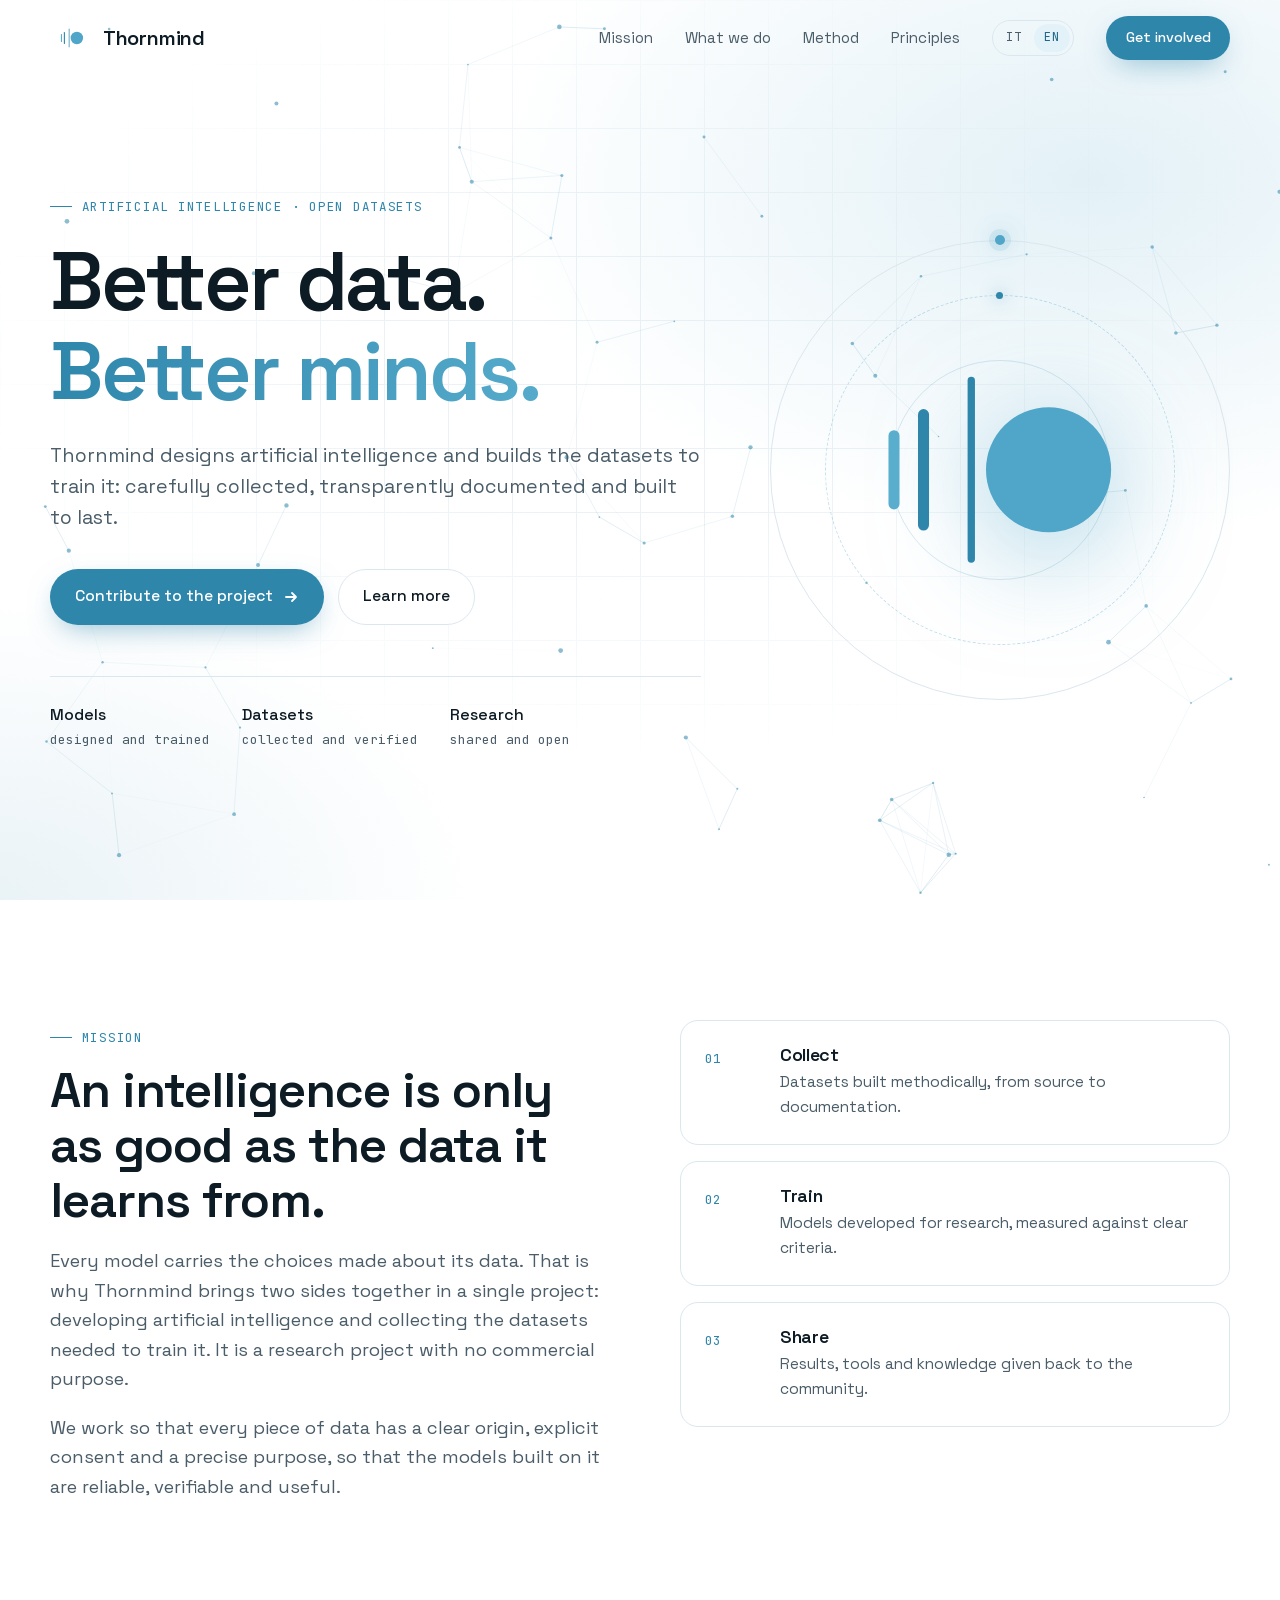
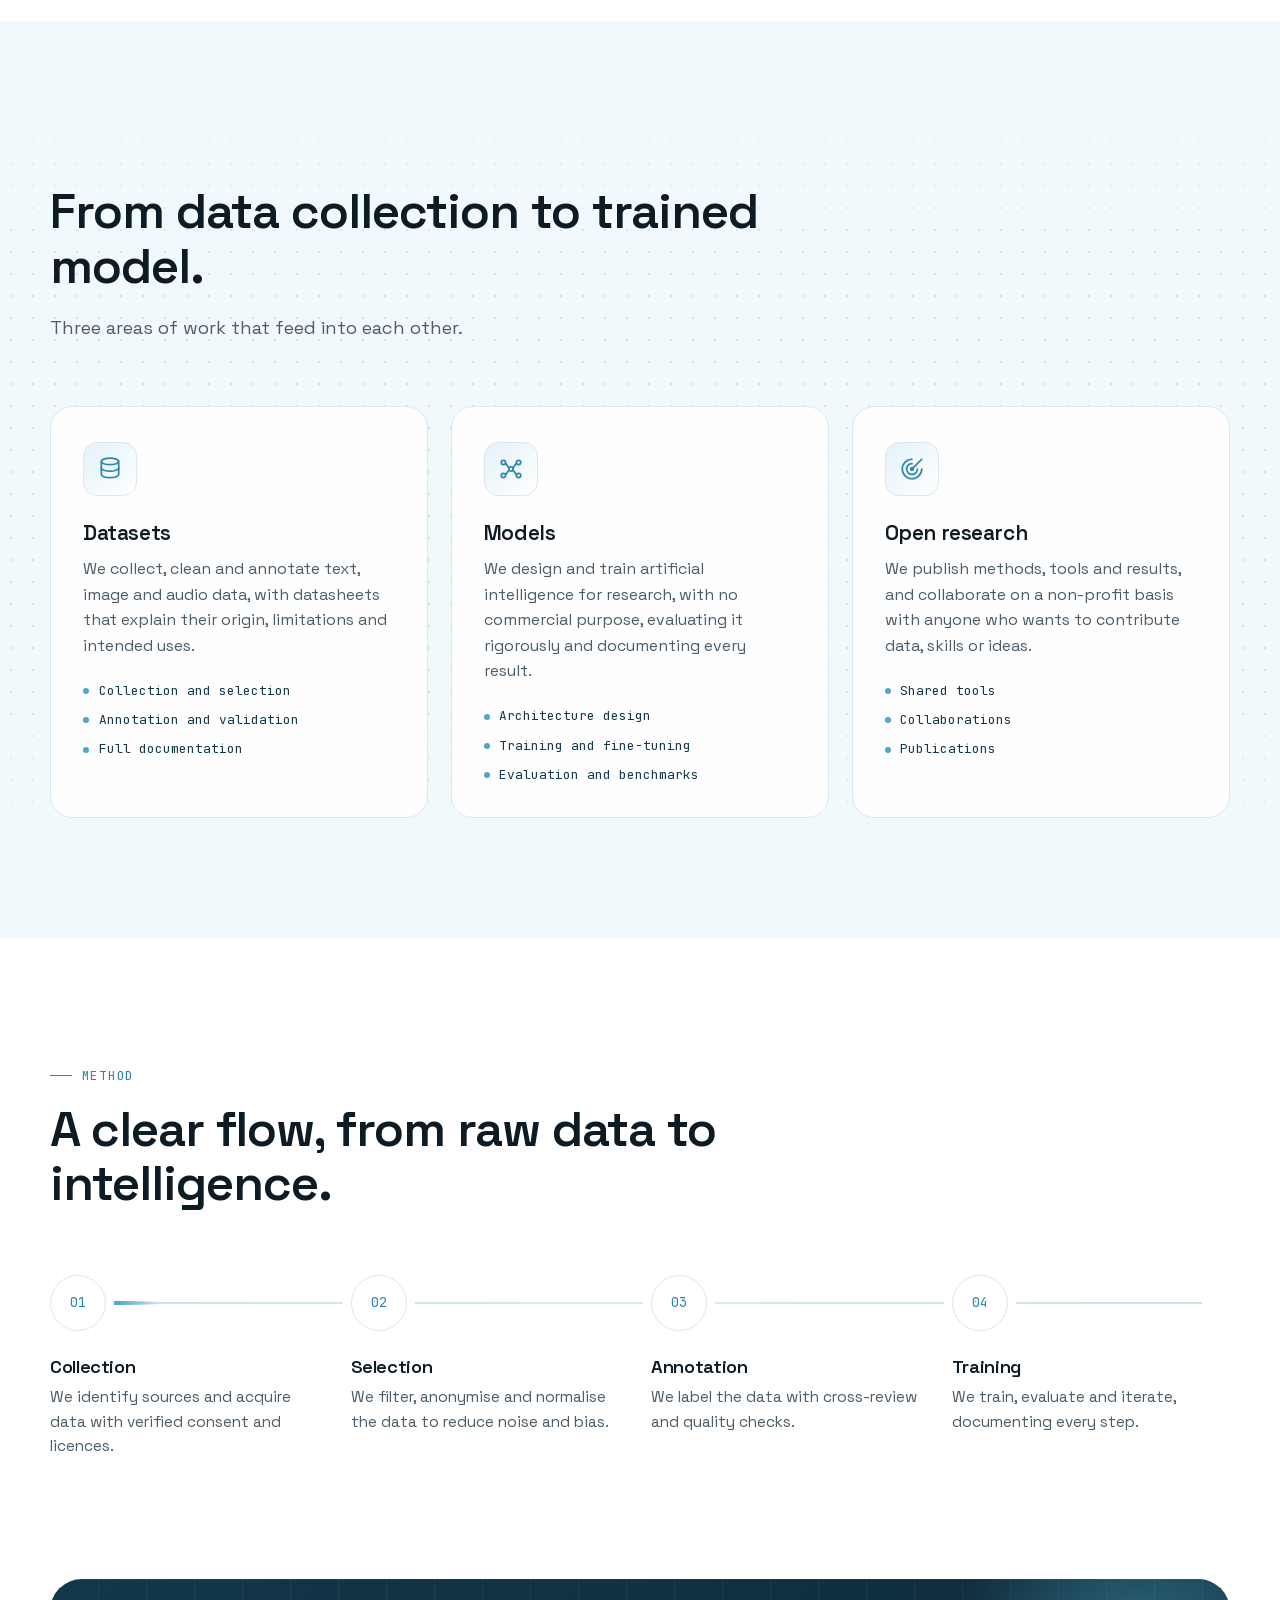
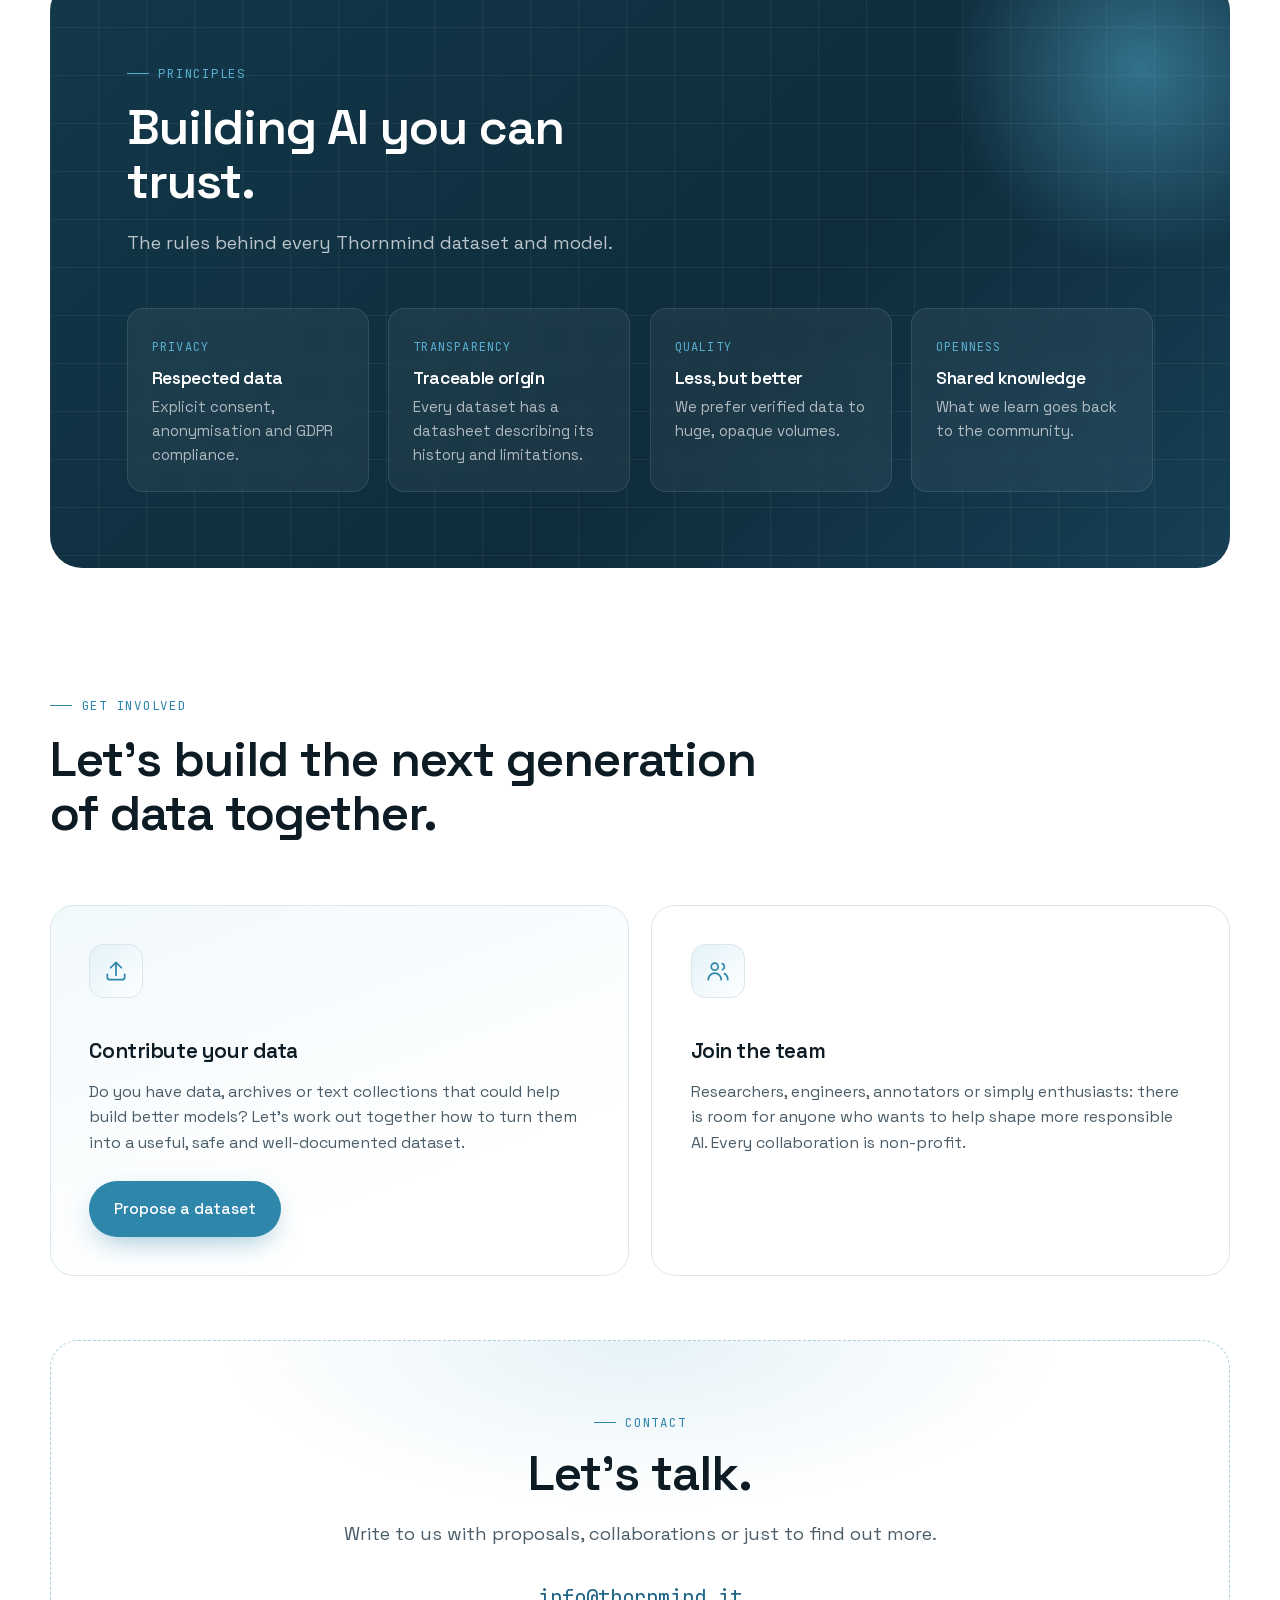
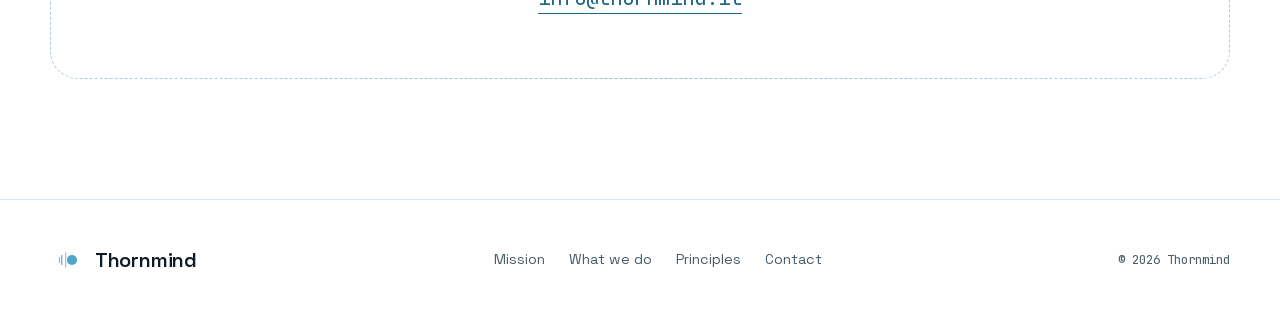
==== commit 20ff91aa: "Add files via upload" ====
--- a/index.html
+++ b/index.html
@@ -7,426 +7,19 @@
   <meta name="description" content="Thornmind progetta intelligenze artificiali e raccoglie dataset di qualità per addestrarle, in modo trasparente e responsabile.">
   <link rel="icon" type="image/svg+xml" href="logo-thornmind.svg">
   <link rel="preload" href="fonts/space-grotesk-latin.woff2" as="font" type="font/woff2" crossorigin>
-  <style>
-    /* Font locali (licenza SIL Open Font License) — nessuna richiesta esterna */
-    @font-face {
-      font-family: "Space Grotesk"; font-style: normal; font-weight: 300 700; font-display: swap;
-      src: url("fonts/space-grotesk-latin.woff2") format("woff2");
-      unicode-range: U+0000-00FF, U+0131, U+0152-0153, U+02BB-02BC, U+02C6, U+02DA, U+02DC, U+0304, U+0308, U+0329, U+2000-206F, U+20AC, U+2122, U+2191, U+2193, U+2212, U+2215, U+FEFF, U+FFFD;
-    }
-    @font-face {
-      font-family: "Space Grotesk"; font-style: normal; font-weight: 300 700; font-display: swap;
-      src: url("fonts/space-grotesk-latin-ext.woff2") format("woff2");
-      unicode-range: U+0100-02BA, U+02BD-02C5, U+02C7-02CC, U+02CE-02D7, U+02DD-02FF, U+0304, U+0308, U+0329, U+1D00-1DBF, U+1E00-1E9F, U+1EF2-1EFF, U+2020, U+20A0-20AB, U+20AD-20C4, U+2113, U+2C60-2C7F, U+A720-A7FF;
-    }
-    @font-face {
-      font-family: "JetBrains Mono"; font-style: normal; font-weight: 400 500; font-display: swap;
-      src: url("fonts/jetbrains-mono-latin.woff2") format("woff2");
-      unicode-range: U+0000-00FF, U+0131, U+0152-0153, U+02BB-02BC, U+02C6, U+02DA, U+02DC, U+0304, U+0308, U+0329, U+2000-206F, U+20AC, U+2122, U+2191, U+2193, U+2212, U+2215, U+FEFF, U+FFFD;
-    }
-    @font-face {
-      font-family: "JetBrains Mono"; font-style: normal; font-weight: 400 500; font-display: swap;
-      src: url("fonts/jetbrains-mono-latin-ext.woff2") format("woff2");
-      unicode-range: U+0100-02BA, U+02BD-02C5, U+02C7-02CC, U+02CE-02D7, U+02DD-02FF, U+0304, U+0308, U+0329, U+1D00-1DBF, U+1E00-1E9F, U+1EF2-1EFF, U+2020, U+20A0-20AB, U+20AD-20C4, U+2113, U+2C60-2C7F, U+A720-A7FF;
-    }
-
-    :root {
-      --blue-900: #12384a;
-      --blue-700: #1f6688;
-      --blue-600: #2E86AB;
-      --blue-500: #4FA6C9;
-      --blue-400: #59AECE;
-      --blue-100: #e3f2f8;
-      --blue-50:  #f2f9fc;
-      --ink: #0d1b24;
-      --ink-soft: #4a5d69;
-      --line: #dbe7ee;
-      --bg: #ffffff;
-      --radius: 18px;
-      --max: 1180px;
-      --mono: "JetBrains Mono", ui-monospace, SFMono-Regular, Menlo, monospace;
-      --sans: "Space Grotesk", system-ui, -apple-system, "Segoe UI", sans-serif;
-    }
-
-    * { box-sizing: border-box; margin: 0; padding: 0; }
-    html { scroll-behavior: smooth; }
-    body {
-      font-family: var(--sans);
-      color: var(--ink);
-      background: var(--bg);
-      line-height: 1.6;
-      -webkit-font-smoothing: antialiased;
-      overflow-x: hidden;
-    }
-    img { display: block; max-width: 100%; }
-    a { color: inherit; text-decoration: none; }
-
-    .wrap { width: min(var(--max), 100% - 40px); margin-inline: auto; }
-
-    .eyebrow {
-      font-family: var(--mono);
-      font-size: .78rem;
-      letter-spacing: .14em;
-      text-transform: uppercase;
-      color: var(--blue-600);
-      display: inline-flex;
-      align-items: center;
-      gap: .6rem;
-    }
-    .eyebrow::before {
-      content: "";
-      width: 22px; height: 1px;
-      background: currentColor;
-    }
-
-    h1, h2, h3 { font-weight: 600; letter-spacing: -.02em; line-height: 1.1; }
-    h2 { font-size: clamp(2rem, 4.2vw, 3.1rem); margin: 1rem 0 1.2rem; }
-    h3 { font-size: 1.3rem; }
-    .lead { font-size: 1.15rem; color: var(--ink-soft); max-width: 60ch; }
-
-    .btn {
-      display: inline-flex; align-items: center; gap: .6rem;
-      padding: .9rem 1.5rem;
-      border-radius: 999px;
-      font-weight: 500;
-      font-size: .98rem;
-      transition: transform .25s ease, box-shadow .25s ease, background .25s ease, color .25s ease;
-      border: 1px solid transparent;
-      white-space: nowrap;
-    }
-    .btn-primary {
-      background: var(--blue-600);
-      color: #fff;
-      box-shadow: 0 10px 30px -10px rgba(46,134,171,.6);
-    }
-    .btn-primary:hover { transform: translateY(-2px); background: var(--blue-700); box-shadow: 0 16px 36px -12px rgba(46,134,171,.7); }
-    .btn-ghost { border-color: var(--line); background: rgba(255,255,255,.7); backdrop-filter: blur(6px); }
-    .btn-ghost:hover { border-color: var(--blue-400); color: var(--blue-700); transform: translateY(-2px); }
-    .btn svg { width: 16px; height: 16px; }
-
-    /* ---------- Header ---------- */
-    header.site {
-      position: fixed; inset: 0 0 auto 0; z-index: 50;
-      transition: background .3s ease, box-shadow .3s ease, border-color .3s ease;
-      border-bottom: 1px solid transparent;
-    }
-    header.site.scrolled {
-      background: rgba(255,255,255,.82);
-      backdrop-filter: saturate(160%) blur(14px);
-      -webkit-backdrop-filter: saturate(160%) blur(14px);
-      border-color: var(--line);
-    }
-    .nav { display: flex; align-items: center; justify-content: space-between; height: 76px; }
-    .brand { display: flex; align-items: center; gap: .55rem; font-weight: 600; font-size: 1.25rem; letter-spacing: -.01em; }
-    .brand .logo { width: 44px; height: 44px; flex: none; }
-    .nav-links { display: flex; gap: 2rem; align-items: center; font-size: .95rem; color: var(--ink-soft); }
-    .nav-links a:not(.btn) { position: relative; transition: color .2s; }
-    .nav-links a:not(.btn)::after {
-      content: ""; position: absolute; left: 0; bottom: -6px; height: 1px; width: 100%;
-      background: var(--blue-500); transform: scaleX(0); transform-origin: left; transition: transform .3s ease;
-    }
-    .nav-links a:not(.btn):hover { color: var(--ink); }
-    .nav-links a:not(.btn):hover::after { transform: scaleX(1); }
-    .nav-links .btn { padding: .6rem 1.15rem; font-size: .9rem; }
-    .menu-toggle { display: none; background: none; border: 0; width: 44px; height: 44px; cursor: pointer; }
-    .menu-toggle span { display: block; width: 22px; height: 2px; background: var(--ink); margin: 5px auto; border-radius: 2px; transition: transform .3s, opacity .3s; }
-
-    /* ---------- Hero ---------- */
-    .hero {
-      position: relative;
-      min-height: 100vh;
-      display: flex; align-items: center;
-      padding: 120px 0 80px;
-      overflow: hidden;
-      background:
-        radial-gradient(1000px 600px at 85% 20%, rgba(79,166,201,.16), transparent 60%),
-        radial-gradient(800px 500px at 0% 100%, rgba(46,134,171,.10), transparent 60%),
-        var(--bg);
-    }
-    .hero::before {
-      content: "";
-      position: absolute; inset: 0;
-      background-image:
-        linear-gradient(var(--line) 1px, transparent 1px),
-        linear-gradient(90deg, var(--line) 1px, transparent 1px);
-      background-size: 64px 64px;
-      mask-image: radial-gradient(ellipse 70% 60% at 50% 40%, #000 30%, transparent 75%);
-      -webkit-mask-image: radial-gradient(ellipse 70% 60% at 50% 40%, #000 30%, transparent 75%);
-      opacity: .55;
-      pointer-events: none;
-    }
-    #net { position: absolute; inset: 0; width: 100%; height: 100%; pointer-events: none; }
-    .hero-grid {
-      position: relative;
-      display: grid;
-      grid-template-columns: 1.15fr .85fr;
-      gap: 3rem;
-      align-items: center;
-    }
-    .hero h1 {
-      font-size: clamp(2.7rem, 6.4vw, 5.2rem);
-      font-weight: 600;
-      letter-spacing: -.035em;
-      margin: 1.3rem 0 1.4rem;
-    }
-    .hero h1 .grad {
-      background: linear-gradient(100deg, var(--blue-600) 0%, var(--blue-400) 55%, var(--blue-600) 100%);
-      background-size: 200% auto;
-      -webkit-background-clip: text; background-clip: text;
-      color: transparent;
-      animation: shine 8s linear infinite;
-    }
-    @keyframes shine { to { background-position: 200% center; } }
-    .hero .lead { font-size: 1.22rem; }
-    .hero-actions { display: flex; gap: .9rem; flex-wrap: wrap; margin-top: 2.2rem; }
-    .hero-meta {
-      display: flex; gap: 2rem; flex-wrap: wrap;
-      margin-top: 3.2rem; padding-top: 1.6rem;
-      border-top: 1px solid var(--line);
-      font-family: var(--mono); font-size: .8rem; color: var(--ink-soft);
-    }
-    .hero-meta b { display: block; font-family: var(--sans); font-size: 1rem; color: var(--ink); font-weight: 500; margin-bottom: .15rem; }
-
-    /* Hero mark (logo geometry, animated) */
-    .mark-stage { position: relative; aspect-ratio: 1; width: 100%; max-width: 460px; justify-self: end; }
-    .mark-stage .ring {
-      position: absolute; inset: 0; border-radius: 50%;
-      border: 1px solid var(--line);
-    }
-    .mark-stage .ring.r2 { inset: 12%; border-style: dashed; border-color: rgba(79,166,201,.35); animation: spin 60s linear infinite; }
-    .mark-stage .ring.r3 { inset: 26%; border-color: rgba(46,134,171,.18); }
-    .mark-stage .orbit {
-      position: absolute; inset: 0; animation: spin 18s linear infinite;
-    }
-    .mark-stage .orbit i {
-      position: absolute; top: -5px; left: 50%; width: 10px; height: 10px; margin-left: -5px;
-      border-radius: 50%; background: var(--blue-500);
-      box-shadow: 0 0 0 6px rgba(79,166,201,.15), 0 0 24px rgba(79,166,201,.8);
-    }
-    .mark-stage .orbit.o2 { inset: 12%; animation-duration: 26s; animation-direction: reverse; }
-    .mark-stage .orbit.o2 i { width: 7px; height: 7px; margin-left: -3.5px; top: -3.5px; background: var(--blue-600); box-shadow: 0 0 16px rgba(46,134,171,.7); }
-    @keyframes spin { to { transform: rotate(360deg); } }
-    .mark-stage svg.mark { position: absolute; inset: 22%; width: 56%; height: 56%; overflow: visible; }
-    .mark .sun { filter: drop-shadow(0 12px 30px rgba(79,166,201,.55)); animation: breathe 5s ease-in-out infinite; transform-origin: 190px 80px; }
-    .mark .bar { animation: pulse 2.6s ease-in-out infinite; transform-box: fill-box; transform-origin: center; }
-    .mark .bar.b2 { animation-delay: .25s; }
-    .mark .bar.b3 { animation-delay: .5s; }
-    @keyframes breathe { 50% { transform: scale(1.05); } }
-    @keyframes pulse { 0%,100% { transform: scaleY(1); } 50% { transform: scaleY(.72); } }
-
-    /* ---------- Sections ---------- */
-    section { position: relative; padding: 120px 0; }
-    /* Ancore: il contenuto si ferma sotto la barra fissa, come le altre sezioni */
-    #principi, #partecipa, #contatti { scroll-margin-top: 116px; }
-    .section-head { max-width: 760px; margin-bottom: 4rem; }
-
-    /* About */
-    .about-grid { display: grid; grid-template-columns: 1fr 1fr; gap: 5rem; align-items: start; }
-    .about-grid .lead + .lead { margin-top: 1.2rem; }
-    .pillars { display: grid; gap: 1rem; }
-    .pillar {
-      display: grid; grid-template-columns: 56px 1fr; gap: 1.2rem; align-items: start;
-      padding: 1.5rem; border: 1px solid var(--line); border-radius: var(--radius);
-      background: #fff;
-      transition: border-color .3s, transform .3s, box-shadow .3s;
-    }
-    .pillar:hover { border-color: var(--blue-400); transform: translateX(6px); box-shadow: 0 18px 40px -24px rgba(46,134,171,.45); }
-    .pillar .num { font-family: var(--mono); font-size: .8rem; color: var(--blue-600); padding-top: .25rem; }
-    .pillar h3 { font-size: 1.12rem; margin-bottom: .35rem; }
-    .pillar p { color: var(--ink-soft); font-size: .97rem; }
-
-    /* Work cards */
-    #lavoro { background: var(--blue-50); }
-    #lavoro::before {
-      content: ""; position: absolute; inset: 0;
-      background-image: radial-gradient(rgba(46,134,171,.18) 1px, transparent 1px);
-      background-size: 22px 22px;
-      mask-image: linear-gradient(180deg, transparent, #000 30%, #000 70%, transparent);
-      -webkit-mask-image: linear-gradient(180deg, transparent, #000 30%, #000 70%, transparent);
-      pointer-events: none;
-    }
-    .cards { position: relative; display: grid; grid-template-columns: repeat(3, 1fr); gap: 1.4rem; }
-    .card {
-      position: relative; overflow: hidden;
-      background: rgba(255,255,255,.9);
-      border: 1px solid var(--line);
-      border-radius: 22px;
-      padding: 2.2rem 2rem 2rem;
-      transition: transform .35s ease, box-shadow .35s ease, border-color .35s;
-    }
-    .card::after {
-      content: ""; position: absolute; inset: auto -40% -60% auto; width: 260px; height: 260px; border-radius: 50%;
-      background: radial-gradient(circle, rgba(79,166,201,.22), transparent 70%);
-      opacity: 0; transition: opacity .4s;
-    }
-    .card:hover { transform: translateY(-6px); border-color: rgba(79,166,201,.6); box-shadow: 0 30px 60px -30px rgba(18,56,74,.35); }
-    .card:hover::after { opacity: 1; }
-    .icon {
-      width: 54px; height: 54px; border-radius: 14px;
-      display: grid; place-items: center;
-      background: linear-gradient(135deg, var(--blue-100), #fff);
-      border: 1px solid var(--line);
-      margin-bottom: 1.6rem;
-      color: var(--blue-600);
-    }
-    .icon svg { width: 26px; height: 26px; }
-    .card h3 { margin-bottom: .7rem; }
-    .card p { color: var(--ink-soft); }
-    .card ul { list-style: none; margin-top: 1.4rem; display: grid; gap: .55rem; }
-    .card li {
-      font-family: var(--mono); font-size: .8rem; color: var(--blue-900);
-      display: flex; align-items: center; gap: .6rem;
-    }
-    .card li::before { content: ""; width: 6px; height: 6px; border-radius: 50%; background: var(--blue-500); flex: none; }
-
-    /* Pipeline */
-    .pipeline { position: relative; display: grid; grid-template-columns: repeat(4, 1fr); gap: 1.4rem; counter-reset: step; }
-    .pipeline::before {
-      content: ""; position: absolute; top: 27px; left: 28px; right: 28px; height: 2px;
-      background: linear-gradient(90deg, var(--blue-600), var(--blue-400), var(--blue-600));
-      opacity: .25;
-    }
-    .pipeline .flow {
-      position: absolute; top: 26px; left: 28px; height: 4px; width: 80px; border-radius: 4px;
-      background: linear-gradient(90deg, transparent, var(--blue-500), transparent);
-      animation: flow 4s ease-in-out infinite;
-    }
-    @keyframes flow { 0% { left: 28px; opacity: 0; } 10% { opacity: 1; } 90% { opacity: 1; } 100% { left: calc(100% - 108px); opacity: 0; } }
-    .step { position: relative; }
-    .step .dot {
-      width: 56px; height: 56px; border-radius: 50%;
-      display: grid; place-items: center;
-      background: #fff; border: 1px solid var(--line);
-      font-family: var(--mono); font-size: .85rem; color: var(--blue-600);
-      margin-bottom: 1.6rem; position: relative; z-index: 1;
-      box-shadow: 0 0 0 8px #fff;
-      transition: background .3s, color .3s, border-color .3s;
-    }
-    .step:hover .dot { background: var(--blue-600); color: #fff; border-color: var(--blue-600); }
-    .step h3 { font-size: 1.15rem; margin-bottom: .5rem; }
-    .step p { color: var(--ink-soft); font-size: .97rem; }
-
-    /* Principles band */
-    .band {
-      background: linear-gradient(135deg, var(--blue-900), #0f2c3b 60%, #163f55);
-      color: #fff; border-radius: 32px;
-      padding: clamp(2.5rem, 6vw, 5rem);
-      position: relative; overflow: hidden;
-    }
-    .band::before {
-      content: ""; position: absolute; right: -120px; top: -120px; width: 420px; height: 420px; border-radius: 50%;
-      background: radial-gradient(circle, rgba(79,166,201,.55), transparent 65%);
-    }
-    .band::after {
-      content: ""; position: absolute; inset: 0;
-      background-image:
-        linear-gradient(rgba(255,255,255,.05) 1px, transparent 1px),
-        linear-gradient(90deg, rgba(255,255,255,.05) 1px, transparent 1px);
-      background-size: 48px 48px;
-      pointer-events: none;
-    }
-    .band > * { position: relative; z-index: 1; }
-    .band .eyebrow { color: var(--blue-400); }
-    .band h2 { max-width: 18ch; }
-    .band .lead { color: rgba(255,255,255,.72); }
-    .principles { display: grid; grid-template-columns: repeat(4, 1fr); gap: 1.2rem; margin-top: 3.2rem; }
-    .principle {
-      padding: 1.5rem; border-radius: 16px;
-      background: rgba(255,255,255,.05);
-      border: 1px solid rgba(255,255,255,.1);
-      backdrop-filter: blur(4px);
-      transition: background .3s, border-color .3s;
-    }
-    .principle:hover { background: rgba(255,255,255,.09); border-color: rgba(89,174,206,.6); }
-    .principle .k { font-family: var(--mono); font-size: .75rem; letter-spacing: .1em; color: var(--blue-400); text-transform: uppercase; }
-    .principle h3 { font-size: 1.1rem; margin: .6rem 0 .45rem; color: #fff; }
-    .principle p { font-size: .93rem; color: rgba(255,255,255,.65); }
-
-    /* Join / CTA */
-    .join-grid { display: grid; grid-template-columns: 1fr 1fr; gap: 1.4rem; }
-    .join {
-      border: 1px solid var(--line); border-radius: 24px; padding: 2.4rem;
-      display: flex; flex-direction: column; gap: 1rem;
-      background: #fff;
-      transition: border-color .3s, box-shadow .3s;
-    }
-    .join:hover { border-color: var(--blue-400); box-shadow: 0 30px 60px -36px rgba(46,134,171,.5); }
-    .join p { color: var(--ink-soft); flex: 1; }
-    .join .btn { align-self: flex-start; margin-top: .6rem; }
-    .join.accent { background: linear-gradient(160deg, var(--blue-50), #fff 70%); }
-
-    .contact {
-      margin-top: 4rem; text-align: center;
-      padding: 4rem 1.5rem; border-radius: 28px;
-      border: 1px dashed rgba(46,134,171,.4);
-      background: radial-gradient(600px 240px at 50% 0%, rgba(79,166,201,.14), transparent 70%);
-    }
-    .contact h2 { margin-top: .8rem; }
-    .contact .lead { margin: 0 auto 2rem; }
-    .contact .mail {
-      font-family: var(--mono); font-size: clamp(1rem, 2.4vw, 1.3rem); color: var(--blue-700);
-      border-bottom: 1px solid currentColor; padding-bottom: 2px;
-    }
-    .contact .mail:hover { color: var(--blue-500); }
-
-    /* Footer */
-    footer { border-top: 1px solid var(--line); padding: 2.6rem 0; }
-    .foot { display: flex; align-items: center; justify-content: space-between; gap: 1.5rem; flex-wrap: wrap; }
-    .foot .brand .logo { width: 36px; height: 36px; }
-    .foot small { font-family: var(--mono); font-size: .78rem; color: var(--ink-soft); }
-    .foot nav { display: flex; gap: 1.5rem; font-size: .9rem; color: var(--ink-soft); }
-    .foot nav a:hover { color: var(--blue-600); }
-
-    /* Reveal */
-    .reveal { opacity: 0; transform: translateY(28px); transition: opacity .9s cubic-bezier(.2,.7,.2,1), transform .9s cubic-bezier(.2,.7,.2,1); }
-    .reveal.in { opacity: 1; transform: none; }
-    .reveal.d1 { transition-delay: .1s; } .reveal.d2 { transition-delay: .2s; } .reveal.d3 { transition-delay: .3s; }
-
-    /* ---------- Responsive ---------- */
-    @media (max-width: 980px) {
-      .hero-grid, .about-grid { grid-template-columns: 1fr; gap: 3rem; }
-      .mark-stage { justify-self: center; max-width: 340px; order: -1; }
-      .cards { grid-template-columns: 1fr; }
-      .pipeline { grid-template-columns: 1fr 1fr; row-gap: 2.6rem; }
-      .pipeline::before, .pipeline .flow { display: none; }
-      .principles { grid-template-columns: 1fr 1fr; }
-      .join-grid { grid-template-columns: 1fr; }
-    }
-    @media (max-width: 760px) {
-      .menu-toggle { display: block; }
-      .nav-links {
-        position: fixed; inset: 76px 0 auto 0;
-        flex-direction: column; align-items: stretch; gap: 0;
-        background: rgba(255,255,255,.97); backdrop-filter: blur(14px);
-        border-bottom: 1px solid var(--line);
-        padding: .5rem 20px 1.4rem;
-        transform: translateY(-12px); opacity: 0; pointer-events: none;
-        transition: opacity .25s, transform .25s;
-      }
-      .nav-links a:not(.btn) { padding: .95rem 0; border-bottom: 1px solid var(--line); }
-      .nav-links a:not(.btn)::after { display: none; }
-      .nav-links .btn { margin-top: 1rem; justify-content: center; }
-      header.site.open .nav-links { opacity: 1; transform: none; pointer-events: auto; }
-      header.site.open { background: #fff; border-color: var(--line); }
-      header.site.open .menu-toggle span:nth-child(1) { transform: translateY(7px) rotate(45deg); }
-      header.site.open .menu-toggle span:nth-child(2) { opacity: 0; }
-      header.site.open .menu-toggle span:nth-child(3) { transform: translateY(-7px) rotate(-45deg); }
-      section { padding: 84px 0; scroll-margin-top: 32px; }
-      #principi, #partecipa, #contatti { scroll-margin-top: 100px; }
-      .section-head { margin-bottom: 2.6rem; }
-      .pipeline, .principles { grid-template-columns: 1fr; }
-      .hero { padding-top: 104px; }
-      .hero-meta { gap: 1.2rem 2rem; }
-      .mark-stage { max-width: 260px; }
-      .join { padding: 1.8rem; }
-    }
-
-    @media (prefers-reduced-motion: reduce) {
-      *, *::before, *::after { animation: none !important; transition: none !important; }
-      .reveal { opacity: 1; transform: none; }
-      html { scroll-behavior: auto; }
-    }
-  </style>
+  <link rel="alternate" hreflang="it" href="https://thornmind.it/">
+  <link rel="alternate" hreflang="en" href="https://thornmind.it/en/">
+  <link rel="alternate" hreflang="x-default" href="https://thornmind.it/en/">
+  <script>
+    // Lingua: italiano per chi ha il browser in italiano, inglese per tutti gli altri.
+    // Una scelta fatta a mano con il selettore IT/EN ha sempre la precedenza.
+    (function () {
+      var p; try { p = localStorage.getItem('tm-lang'); } catch (e) {}
+      var l = (navigator.languages && navigator.languages[0]) || navigator.language || '';
+      if (p === 'en' || (!p && !/^it(-|$)/i.test(l))) location.replace('en/index.html' + location.hash);
+    })();
+  </script>
+  <link rel="stylesheet" href="style.css">
 </head>
 <body>
   <!-- Logo Thornmind (da logo-thornmind.svg, senza sfondo) -->
@@ -458,6 +51,10 @@
         <a href="#lavoro">Cosa facciamo</a>
         <a href="#metodo">Metodo</a>
         <a href="#principi">Principi</a>
+        <div class="lang" role="group" aria-label="Lingua">
+          <a href="index.html" aria-current="page" lang="it" data-lang="it">IT</a>
+          <a href="en/index.html" lang="en" hreflang="en" data-lang="en">EN</a>
+        </div>
         <a href="#partecipa" class="btn btn-primary">Partecipa</a>
       </nav>
     </div>
@@ -678,98 +275,6 @@
     </div>
   </footer>
 
-  <script>
-    // Anno nel footer
-    document.getElementById('y').textContent = new Date().getFullYear();
-
-    // Header: stato allo scroll + menu mobile
-    const header = document.querySelector('header.site');
-    const toggle = document.querySelector('.menu-toggle');
-    const onScroll = () => header.classList.toggle('scrolled', window.scrollY > 20);
-    onScroll();
-    window.addEventListener('scroll', onScroll, { passive: true });
-    toggle.addEventListener('click', () => {
-      const open = header.classList.toggle('open');
-      toggle.setAttribute('aria-expanded', open);
-    });
-    document.querySelectorAll('#menu a').forEach(a => a.addEventListener('click', () => {
-      header.classList.remove('open');
-      toggle.setAttribute('aria-expanded', 'false');
-    }));
-
-    // Comparsa delle sezioni allo scroll
-    const io = new IntersectionObserver(entries => {
-      entries.forEach(e => { if (e.isIntersecting) { e.target.classList.add('in'); io.unobserve(e.target); } });
-    }, { threshold: 0.12, rootMargin: '0px 0px -40px 0px' });
-    document.querySelectorAll('.reveal').forEach(el => io.observe(el));
-
-    // Rete neurale animata nello sfondo dell'hero
-    (() => {
-      const canvas = document.getElementById('net');
-      const ctx = canvas.getContext('2d');
-      const reduce = window.matchMedia('(prefers-reduced-motion: reduce)').matches;
-      let w, h, dpr, nodes = [], mouse = { x: -9999, y: -9999 }, raf;
-
-      function resize() {
-        dpr = Math.min(window.devicePixelRatio || 1, 2);
-        w = canvas.clientWidth; h = canvas.clientHeight;
-        canvas.width = w * dpr; canvas.height = h * dpr;
-        ctx.setTransform(dpr, 0, 0, dpr, 0, 0);
-        const count = Math.round(Math.min(70, (w * h) / 18000));
-        nodes = Array.from({ length: count }, () => ({
-          x: Math.random() * w, y: Math.random() * h,
-          vx: (Math.random() - .5) * .3, vy: (Math.random() - .5) * .3,
-          r: Math.random() * 1.6 + .8
-        }));
-      }
-
-      function draw() {
-        ctx.clearRect(0, 0, w, h);
-        const max = 140;
-        for (let i = 0; i < nodes.length; i++) {
-          const a = nodes[i];
-          if (!reduce) {
-            a.x += a.vx; a.y += a.vy;
-            if (a.x < 0 || a.x > w) a.vx *= -1;
-            if (a.y < 0 || a.y > h) a.vy *= -1;
-          }
-          for (let j = i + 1; j < nodes.length; j++) {
-            const b = nodes[j];
-            const d = Math.hypot(a.x - b.x, a.y - b.y);
-            if (d < max) {
-              ctx.strokeStyle = `rgba(46,134,171,${(1 - d / max) * .22})`;
-              ctx.lineWidth = 1;
-              ctx.beginPath(); ctx.moveTo(a.x, a.y); ctx.lineTo(b.x, b.y); ctx.stroke();
-            }
-          }
-          const md = Math.hypot(a.x - mouse.x, a.y - mouse.y);
-          if (md < 180) {
-            ctx.strokeStyle = `rgba(79,166,201,${(1 - md / 180) * .5})`;
-            ctx.beginPath(); ctx.moveTo(a.x, a.y); ctx.lineTo(mouse.x, mouse.y); ctx.stroke();
-          }
-          ctx.fillStyle = 'rgba(46,134,171,.55)';
-          ctx.beginPath(); ctx.arc(a.x, a.y, a.r, 0, Math.PI * 2); ctx.fill();
-        }
-        if (!reduce) raf = requestAnimationFrame(draw);
-      }
-
-      const hero = canvas.parentElement;
-      hero.addEventListener('mousemove', e => {
-        const r = canvas.getBoundingClientRect();
-        mouse.x = e.clientX - r.left; mouse.y = e.clientY - r.top;
-      });
-      hero.addEventListener('mouseleave', () => { mouse.x = mouse.y = -9999; });
-
-      // Pausa quando l'hero non è visibile
-      new IntersectionObserver(([e]) => {
-        cancelAnimationFrame(raf);
-        if (e.isIntersecting) draw();
-      }).observe(hero);
-
-      let t;
-      window.addEventListener('resize', () => { clearTimeout(t); t = setTimeout(() => { resize(); if (reduce) draw(); }, 150); });
-      resize();
-    })();
-  </script>
+  <script src="script.js"></script>
 </body>
 </html>
--- a/style.css
+++ b/style.css
@@ -0,0 +1,433 @@
+/* Font locali (licenza SIL Open Font License) — nessuna richiesta esterna */
+@font-face {
+  font-family: "Space Grotesk"; font-style: normal; font-weight: 300 700; font-display: swap;
+  src: url("fonts/space-grotesk-latin.woff2") format("woff2");
+  unicode-range: U+0000-00FF, U+0131, U+0152-0153, U+02BB-02BC, U+02C6, U+02DA, U+02DC, U+0304, U+0308, U+0329, U+2000-206F, U+20AC, U+2122, U+2191, U+2193, U+2212, U+2215, U+FEFF, U+FFFD;
+}
+@font-face {
+  font-family: "Space Grotesk"; font-style: normal; font-weight: 300 700; font-display: swap;
+  src: url("fonts/space-grotesk-latin-ext.woff2") format("woff2");
+  unicode-range: U+0100-02BA, U+02BD-02C5, U+02C7-02CC, U+02CE-02D7, U+02DD-02FF, U+0304, U+0308, U+0329, U+1D00-1DBF, U+1E00-1E9F, U+1EF2-1EFF, U+2020, U+20A0-20AB, U+20AD-20C4, U+2113, U+2C60-2C7F, U+A720-A7FF;
+}
+@font-face {
+  font-family: "JetBrains Mono"; font-style: normal; font-weight: 400 500; font-display: swap;
+  src: url("fonts/jetbrains-mono-latin.woff2") format("woff2");
+  unicode-range: U+0000-00FF, U+0131, U+0152-0153, U+02BB-02BC, U+02C6, U+02DA, U+02DC, U+0304, U+0308, U+0329, U+2000-206F, U+20AC, U+2122, U+2191, U+2193, U+2212, U+2215, U+FEFF, U+FFFD;
+}
+@font-face {
+  font-family: "JetBrains Mono"; font-style: normal; font-weight: 400 500; font-display: swap;
+  src: url("fonts/jetbrains-mono-latin-ext.woff2") format("woff2");
+  unicode-range: U+0100-02BA, U+02BD-02C5, U+02C7-02CC, U+02CE-02D7, U+02DD-02FF, U+0304, U+0308, U+0329, U+1D00-1DBF, U+1E00-1E9F, U+1EF2-1EFF, U+2020, U+20A0-20AB, U+20AD-20C4, U+2113, U+2C60-2C7F, U+A720-A7FF;
+}
+
+:root {
+  --blue-900: #12384a;
+  --blue-700: #1f6688;
+  --blue-600: #2E86AB;
+  --blue-500: #4FA6C9;
+  --blue-400: #59AECE;
+  --blue-100: #e3f2f8;
+  --blue-50:  #f2f9fc;
+  --ink: #0d1b24;
+  --ink-soft: #4a5d69;
+  --line: #dbe7ee;
+  --bg: #ffffff;
+  --radius: 18px;
+  --max: 1180px;
+  --mono: "JetBrains Mono", ui-monospace, SFMono-Regular, Menlo, monospace;
+  --sans: "Space Grotesk", system-ui, -apple-system, "Segoe UI", sans-serif;
+}
+
+* { box-sizing: border-box; margin: 0; padding: 0; }
+html { scroll-behavior: smooth; }
+body {
+  font-family: var(--sans);
+  color: var(--ink);
+  background: var(--bg);
+  line-height: 1.6;
+  -webkit-font-smoothing: antialiased;
+  overflow-x: hidden;
+}
+img { display: block; max-width: 100%; }
+a { color: inherit; text-decoration: none; }
+
+.wrap { width: min(var(--max), 100% - 40px); margin-inline: auto; }
+
+.eyebrow {
+  font-family: var(--mono);
+  font-size: .78rem;
+  letter-spacing: .14em;
+  text-transform: uppercase;
+  color: var(--blue-600);
+  display: inline-flex;
+  align-items: center;
+  gap: .6rem;
+}
+.eyebrow::before {
+  content: "";
+  width: 22px; height: 1px;
+  background: currentColor;
+}
+
+h1, h2, h3 { font-weight: 600; letter-spacing: -.02em; line-height: 1.1; }
+h2 { font-size: clamp(2rem, 4.2vw, 3.1rem); margin: 1rem 0 1.2rem; }
+h3 { font-size: 1.3rem; }
+.lead { font-size: 1.15rem; color: var(--ink-soft); max-width: 60ch; }
+
+.btn {
+  display: inline-flex; align-items: center; gap: .6rem;
+  padding: .9rem 1.5rem;
+  border-radius: 999px;
+  font-weight: 500;
+  font-size: .98rem;
+  transition: transform .25s ease, box-shadow .25s ease, background .25s ease, color .25s ease;
+  border: 1px solid transparent;
+  white-space: nowrap;
+}
+.btn-primary {
+  background: var(--blue-600);
+  color: #fff;
+  box-shadow: 0 10px 30px -10px rgba(46,134,171,.6);
+}
+.btn-primary:hover { transform: translateY(-2px); background: var(--blue-700); box-shadow: 0 16px 36px -12px rgba(46,134,171,.7); }
+.btn-ghost { border-color: var(--line); background: rgba(255,255,255,.7); backdrop-filter: blur(6px); }
+.btn-ghost:hover { border-color: var(--blue-400); color: var(--blue-700); transform: translateY(-2px); }
+.btn svg { width: 16px; height: 16px; }
+
+/* ---------- Header ---------- */
+header.site {
+  position: fixed; inset: 0 0 auto 0; z-index: 50;
+  transition: background .3s ease, box-shadow .3s ease, border-color .3s ease;
+  border-bottom: 1px solid transparent;
+}
+header.site.scrolled {
+  background: rgba(255,255,255,.82);
+  backdrop-filter: saturate(160%) blur(14px);
+  -webkit-backdrop-filter: saturate(160%) blur(14px);
+  border-color: var(--line);
+}
+.nav { display: flex; align-items: center; justify-content: space-between; height: 76px; }
+.brand { display: flex; align-items: center; gap: .55rem; font-weight: 600; font-size: 1.25rem; letter-spacing: -.01em; }
+.brand .logo { width: 44px; height: 44px; flex: none; }
+.nav-links { display: flex; gap: 2rem; align-items: center; font-size: .95rem; color: var(--ink-soft); }
+.nav-links a:not(.btn) { position: relative; transition: color .2s; }
+.nav-links a:not(.btn)::after {
+  content: ""; position: absolute; left: 0; bottom: -6px; height: 1px; width: 100%;
+  background: var(--blue-500); transform: scaleX(0); transform-origin: left; transition: transform .3s ease;
+}
+.nav-links a:not(.btn):hover { color: var(--ink); }
+.nav-links a:not(.btn):hover::after { transform: scaleX(1); }
+.nav-links .btn { padding: .6rem 1.15rem; font-size: .9rem; }
+.menu-toggle { display: none; background: none; border: 0; width: 44px; height: 44px; cursor: pointer; }
+.menu-toggle span { display: block; width: 22px; height: 2px; background: var(--ink); margin: 5px auto; border-radius: 2px; transition: transform .3s, opacity .3s; }
+
+/* ---------- Hero ---------- */
+.hero {
+  position: relative;
+  min-height: 100vh;
+  display: flex; align-items: center;
+  padding: 120px 0 80px;
+  overflow: hidden;
+  background:
+    radial-gradient(1000px 600px at 85% 20%, rgba(79,166,201,.16), transparent 60%),
+    radial-gradient(800px 500px at 0% 100%, rgba(46,134,171,.10), transparent 60%),
+    var(--bg);
+}
+.hero::before {
+  content: "";
+  position: absolute; inset: 0;
+  background-image:
+    linear-gradient(var(--line) 1px, transparent 1px),
+    linear-gradient(90deg, var(--line) 1px, transparent 1px);
+  background-size: 64px 64px;
+  mask-image: radial-gradient(ellipse 70% 60% at 50% 40%, #000 30%, transparent 75%);
+  -webkit-mask-image: radial-gradient(ellipse 70% 60% at 50% 40%, #000 30%, transparent 75%);
+  opacity: .55;
+  pointer-events: none;
+}
+#net { position: absolute; inset: 0; width: 100%; height: 100%; pointer-events: none; }
+.hero-grid {
+  position: relative;
+  display: grid;
+  grid-template-columns: 1.15fr .85fr;
+  gap: 3rem;
+  align-items: center;
+}
+.hero h1 {
+  font-size: clamp(2.7rem, 6.4vw, 5.2rem);
+  font-weight: 600;
+  letter-spacing: -.035em;
+  margin: 1.3rem 0 1.4rem;
+}
+.hero h1 .grad {
+  background: linear-gradient(100deg, var(--blue-600) 0%, var(--blue-400) 55%, var(--blue-600) 100%);
+  background-size: 200% auto;
+  -webkit-background-clip: text; background-clip: text;
+  color: transparent;
+  animation: shine 8s linear infinite;
+}
+@keyframes shine { to { background-position: 200% center; } }
+.hero .lead { font-size: 1.22rem; }
+.hero-actions { display: flex; gap: .9rem; flex-wrap: wrap; margin-top: 2.2rem; }
+.hero-meta {
+  display: flex; gap: 2rem; flex-wrap: wrap;
+  margin-top: 3.2rem; padding-top: 1.6rem;
+  border-top: 1px solid var(--line);
+  font-family: var(--mono); font-size: .8rem; color: var(--ink-soft);
+}
+.hero-meta b { display: block; font-family: var(--sans); font-size: 1rem; color: var(--ink); font-weight: 500; margin-bottom: .15rem; }
+
+/* Hero mark (logo geometry, animated) */
+.mark-stage { position: relative; aspect-ratio: 1; width: 100%; max-width: 460px; justify-self: end; }
+.mark-stage .ring {
+  position: absolute; inset: 0; border-radius: 50%;
+  border: 1px solid var(--line);
+}
+.mark-stage .ring.r2 { inset: 12%; border-style: dashed; border-color: rgba(79,166,201,.35); animation: spin 60s linear infinite; }
+.mark-stage .ring.r3 { inset: 26%; border-color: rgba(46,134,171,.18); }
+.mark-stage .orbit {
+  position: absolute; inset: 0; animation: spin 18s linear infinite;
+}
+.mark-stage .orbit i {
+  position: absolute; top: -5px; left: 50%; width: 10px; height: 10px; margin-left: -5px;
+  border-radius: 50%; background: var(--blue-500);
+  box-shadow: 0 0 0 6px rgba(79,166,201,.15), 0 0 24px rgba(79,166,201,.8);
+}
+.mark-stage .orbit.o2 { inset: 12%; animation-duration: 26s; animation-direction: reverse; }
+.mark-stage .orbit.o2 i { width: 7px; height: 7px; margin-left: -3.5px; top: -3.5px; background: var(--blue-600); box-shadow: 0 0 16px rgba(46,134,171,.7); }
+@keyframes spin { to { transform: rotate(360deg); } }
+.mark-stage svg.mark { position: absolute; inset: 22%; width: 56%; height: 56%; overflow: visible; }
+.mark .sun { filter: drop-shadow(0 12px 30px rgba(79,166,201,.55)); animation: breathe 5s ease-in-out infinite; transform-origin: 190px 80px; }
+.mark .bar { animation: pulse 2.6s ease-in-out infinite; transform-box: fill-box; transform-origin: center; }
+.mark .bar.b2 { animation-delay: .25s; }
+.mark .bar.b3 { animation-delay: .5s; }
+@keyframes breathe { 50% { transform: scale(1.05); } }
+@keyframes pulse { 0%,100% { transform: scaleY(1); } 50% { transform: scaleY(.72); } }
+
+/* ---------- Sections ---------- */
+section { position: relative; padding: 120px 0; }
+/* Ancore: il contenuto si ferma sotto la barra fissa, come le altre sezioni */
+#principi, #partecipa, #contatti { scroll-margin-top: 116px; }
+.section-head { max-width: 760px; margin-bottom: 4rem; }
+
+/* About */
+.about-grid { display: grid; grid-template-columns: 1fr 1fr; gap: 5rem; align-items: start; }
+.about-grid .lead + .lead { margin-top: 1.2rem; }
+.pillars { display: grid; gap: 1rem; }
+.pillar {
+  display: grid; grid-template-columns: 56px 1fr; gap: 1.2rem; align-items: start;
+  padding: 1.5rem; border: 1px solid var(--line); border-radius: var(--radius);
+  background: #fff;
+  transition: border-color .3s, transform .3s, box-shadow .3s;
+}
+.pillar:hover { border-color: var(--blue-400); transform: translateX(6px); box-shadow: 0 18px 40px -24px rgba(46,134,171,.45); }
+.pillar .num { font-family: var(--mono); font-size: .8rem; color: var(--blue-600); padding-top: .25rem; }
+.pillar h3 { font-size: 1.12rem; margin-bottom: .35rem; }
+.pillar p { color: var(--ink-soft); font-size: .97rem; }
+
+/* Work cards */
+#lavoro { background: var(--blue-50); }
+#lavoro::before {
+  content: ""; position: absolute; inset: 0;
+  background-image: radial-gradient(rgba(46,134,171,.18) 1px, transparent 1px);
+  background-size: 22px 22px;
+  mask-image: linear-gradient(180deg, transparent, #000 30%, #000 70%, transparent);
+  -webkit-mask-image: linear-gradient(180deg, transparent, #000 30%, #000 70%, transparent);
+  pointer-events: none;
+}
+.cards { position: relative; display: grid; grid-template-columns: repeat(3, 1fr); gap: 1.4rem; }
+.card {
+  position: relative; overflow: hidden;
+  background: rgba(255,255,255,.9);
+  border: 1px solid var(--line);
+  border-radius: 22px;
+  padding: 2.2rem 2rem 2rem;
+  transition: transform .35s ease, box-shadow .35s ease, border-color .35s;
+}
+.card::after {
+  content: ""; position: absolute; inset: auto -40% -60% auto; width: 260px; height: 260px; border-radius: 50%;
+  background: radial-gradient(circle, rgba(79,166,201,.22), transparent 70%);
+  opacity: 0; transition: opacity .4s;
+}
+.card:hover { transform: translateY(-6px); border-color: rgba(79,166,201,.6); box-shadow: 0 30px 60px -30px rgba(18,56,74,.35); }
+.card:hover::after { opacity: 1; }
+.icon {
+  width: 54px; height: 54px; border-radius: 14px;
+  display: grid; place-items: center;
+  background: linear-gradient(135deg, var(--blue-100), #fff);
+  border: 1px solid var(--line);
+  margin-bottom: 1.6rem;
+  color: var(--blue-600);
+}
+.icon svg { width: 26px; height: 26px; }
+.card h3 { margin-bottom: .7rem; }
+.card p { color: var(--ink-soft); }
+.card ul { list-style: none; margin-top: 1.4rem; display: grid; gap: .55rem; }
+.card li {
+  font-family: var(--mono); font-size: .8rem; color: var(--blue-900);
+  display: flex; align-items: center; gap: .6rem;
+}
+.card li::before { content: ""; width: 6px; height: 6px; border-radius: 50%; background: var(--blue-500); flex: none; }
+
+/* Pipeline */
+.pipeline { position: relative; display: grid; grid-template-columns: repeat(4, 1fr); gap: 1.4rem; counter-reset: step; }
+.pipeline::before {
+  content: ""; position: absolute; top: 27px; left: 28px; right: 28px; height: 2px;
+  background: linear-gradient(90deg, var(--blue-600), var(--blue-400), var(--blue-600));
+  opacity: .25;
+}
+.pipeline .flow {
+  position: absolute; top: 26px; left: 28px; height: 4px; width: 80px; border-radius: 4px;
+  background: linear-gradient(90deg, transparent, var(--blue-500), transparent);
+  animation: flow 4s ease-in-out infinite;
+}
+@keyframes flow { 0% { left: 28px; opacity: 0; } 10% { opacity: 1; } 90% { opacity: 1; } 100% { left: calc(100% - 108px); opacity: 0; } }
+.step { position: relative; }
+.step .dot {
+  width: 56px; height: 56px; border-radius: 50%;
+  display: grid; place-items: center;
+  background: #fff; border: 1px solid var(--line);
+  font-family: var(--mono); font-size: .85rem; color: var(--blue-600);
+  margin-bottom: 1.6rem; position: relative; z-index: 1;
+  box-shadow: 0 0 0 8px #fff;
+  transition: background .3s, color .3s, border-color .3s;
+}
+.step:hover .dot { background: var(--blue-600); color: #fff; border-color: var(--blue-600); }
+.step h3 { font-size: 1.15rem; margin-bottom: .5rem; }
+.step p { color: var(--ink-soft); font-size: .97rem; }
+
+/* Principles band */
+.band {
+  background: linear-gradient(135deg, var(--blue-900), #0f2c3b 60%, #163f55);
+  color: #fff; border-radius: 32px;
+  padding: clamp(2.5rem, 6vw, 5rem);
+  position: relative; overflow: hidden;
+}
+.band::before {
+  content: ""; position: absolute; right: -120px; top: -120px; width: 420px; height: 420px; border-radius: 50%;
+  background: radial-gradient(circle, rgba(79,166,201,.55), transparent 65%);
+}
+.band::after {
+  content: ""; position: absolute; inset: 0;
+  background-image:
+    linear-gradient(rgba(255,255,255,.05) 1px, transparent 1px),
+    linear-gradient(90deg, rgba(255,255,255,.05) 1px, transparent 1px);
+  background-size: 48px 48px;
+  pointer-events: none;
+}
+.band > * { position: relative; z-index: 1; }
+.band .eyebrow { color: var(--blue-400); }
+.band h2 { max-width: 18ch; }
+.band .lead { color: rgba(255,255,255,.72); }
+.principles { display: grid; grid-template-columns: repeat(4, 1fr); gap: 1.2rem; margin-top: 3.2rem; }
+.principle {
+  padding: 1.5rem; border-radius: 16px;
+  background: rgba(255,255,255,.05);
+  border: 1px solid rgba(255,255,255,.1);
+  backdrop-filter: blur(4px);
+  transition: background .3s, border-color .3s;
+}
+.principle:hover { background: rgba(255,255,255,.09); border-color: rgba(89,174,206,.6); }
+.principle .k { font-family: var(--mono); font-size: .75rem; letter-spacing: .1em; color: var(--blue-400); text-transform: uppercase; }
+.principle h3 { font-size: 1.1rem; margin: .6rem 0 .45rem; color: #fff; }
+.principle p { font-size: .93rem; color: rgba(255,255,255,.65); }
+
+/* Join / CTA */
+.join-grid { display: grid; grid-template-columns: 1fr 1fr; gap: 1.4rem; }
+.join {
+  border: 1px solid var(--line); border-radius: 24px; padding: 2.4rem;
+  display: flex; flex-direction: column; gap: 1rem;
+  background: #fff;
+  transition: border-color .3s, box-shadow .3s;
+}
+.join:hover { border-color: var(--blue-400); box-shadow: 0 30px 60px -36px rgba(46,134,171,.5); }
+.join p { color: var(--ink-soft); flex: 1; }
+.join .btn { align-self: flex-start; margin-top: .6rem; }
+.join.accent { background: linear-gradient(160deg, var(--blue-50), #fff 70%); }
+
+.contact {
+  margin-top: 4rem; text-align: center;
+  padding: 4rem 1.5rem; border-radius: 28px;
+  border: 1px dashed rgba(46,134,171,.4);
+  background: radial-gradient(600px 240px at 50% 0%, rgba(79,166,201,.14), transparent 70%);
+}
+.contact h2 { margin-top: .8rem; }
+.contact .lead { margin: 0 auto 2rem; }
+.contact .mail {
+  font-family: var(--mono); font-size: clamp(1rem, 2.4vw, 1.3rem); color: var(--blue-700);
+  border-bottom: 1px solid currentColor; padding-bottom: 2px;
+}
+.contact .mail:hover { color: var(--blue-500); }
+
+/* Footer */
+footer { border-top: 1px solid var(--line); padding: 2.6rem 0; }
+.foot { display: flex; align-items: center; justify-content: space-between; gap: 1.5rem; flex-wrap: wrap; }
+.foot .brand .logo { width: 36px; height: 36px; }
+.foot small { font-family: var(--mono); font-size: .78rem; color: var(--ink-soft); }
+.foot nav { display: flex; gap: 1.5rem; font-size: .9rem; color: var(--ink-soft); }
+.foot nav a:hover { color: var(--blue-600); }
+
+/* Reveal */
+.reveal { opacity: 0; transform: translateY(28px); transition: opacity .9s cubic-bezier(.2,.7,.2,1), transform .9s cubic-bezier(.2,.7,.2,1); }
+.reveal.in { opacity: 1; transform: none; }
+.reveal.d1 { transition-delay: .1s; } .reveal.d2 { transition-delay: .2s; } .reveal.d3 { transition-delay: .3s; }
+
+/* ---------- Responsive ---------- */
+@media (max-width: 980px) {
+  .hero-grid, .about-grid { grid-template-columns: 1fr; gap: 3rem; }
+  .mark-stage { justify-self: center; max-width: 340px; order: -1; }
+  .cards { grid-template-columns: 1fr; }
+  .pipeline { grid-template-columns: 1fr 1fr; row-gap: 2.6rem; }
+  .pipeline::before, .pipeline .flow { display: none; }
+  .principles { grid-template-columns: 1fr 1fr; }
+  .join-grid { grid-template-columns: 1fr; }
+}
+@media (max-width: 760px) {
+  .menu-toggle { display: block; }
+  .nav-links {
+    position: fixed; inset: 76px 0 auto 0;
+    flex-direction: column; align-items: stretch; gap: 0;
+    background: rgba(255,255,255,.97); backdrop-filter: blur(14px);
+    border-bottom: 1px solid var(--line);
+    padding: .5rem 20px 1.4rem;
+    transform: translateY(-12px); opacity: 0; pointer-events: none;
+    transition: opacity .25s, transform .25s;
+  }
+  .nav-links a:not(.btn) { padding: .95rem 0; border-bottom: 1px solid var(--line); }
+  .nav-links a:not(.btn)::after { display: none; }
+  .nav-links .btn { margin-top: 1rem; justify-content: center; }
+  header.site.open .nav-links { opacity: 1; transform: none; pointer-events: auto; }
+  header.site.open { background: #fff; border-color: var(--line); }
+  header.site.open .menu-toggle span:nth-child(1) { transform: translateY(7px) rotate(45deg); }
+  header.site.open .menu-toggle span:nth-child(2) { opacity: 0; }
+  header.site.open .menu-toggle span:nth-child(3) { transform: translateY(-7px) rotate(-45deg); }
+  section { padding: 84px 0; scroll-margin-top: 32px; }
+  #principi, #partecipa, #contatti { scroll-margin-top: 100px; }
+  .section-head { margin-bottom: 2.6rem; }
+  .pipeline, .principles { grid-template-columns: 1fr; }
+  .hero { padding-top: 104px; }
+  .hero-meta { gap: 1.2rem 2rem; }
+  .mark-stage { max-width: 260px; }
+  .join { padding: 1.8rem; }
+}
+
+@media (prefers-reduced-motion: reduce) {
+  *, *::before, *::after { animation: none !important; transition: none !important; }
+  .reveal { opacity: 1; transform: none; }
+  html { scroll-behavior: auto; }
+}
+
+/* ---------- Selettore lingua ---------- */
+.lang {
+  display: inline-flex; padding: 3px; gap: 2px;
+  border: 1px solid var(--line); border-radius: 999px;
+  font-family: var(--mono); font-size: .75rem; letter-spacing: .06em;
+}
+.nav-links .lang a { padding: .3rem .65rem; border-radius: 999px; color: var(--ink-soft); transition: background .2s, color .2s; }
+.nav-links .lang a::after { display: none; }
+.nav-links .lang a:hover { color: var(--blue-700); }
+.nav-links .lang a[aria-current="page"] { background: var(--blue-100); color: var(--blue-700); }
+@media (max-width: 760px) {
+  .lang { align-self: flex-start; margin-top: 1rem; }
+  .nav-links .lang a { padding: .45rem .9rem; border-bottom: 0; }
+}
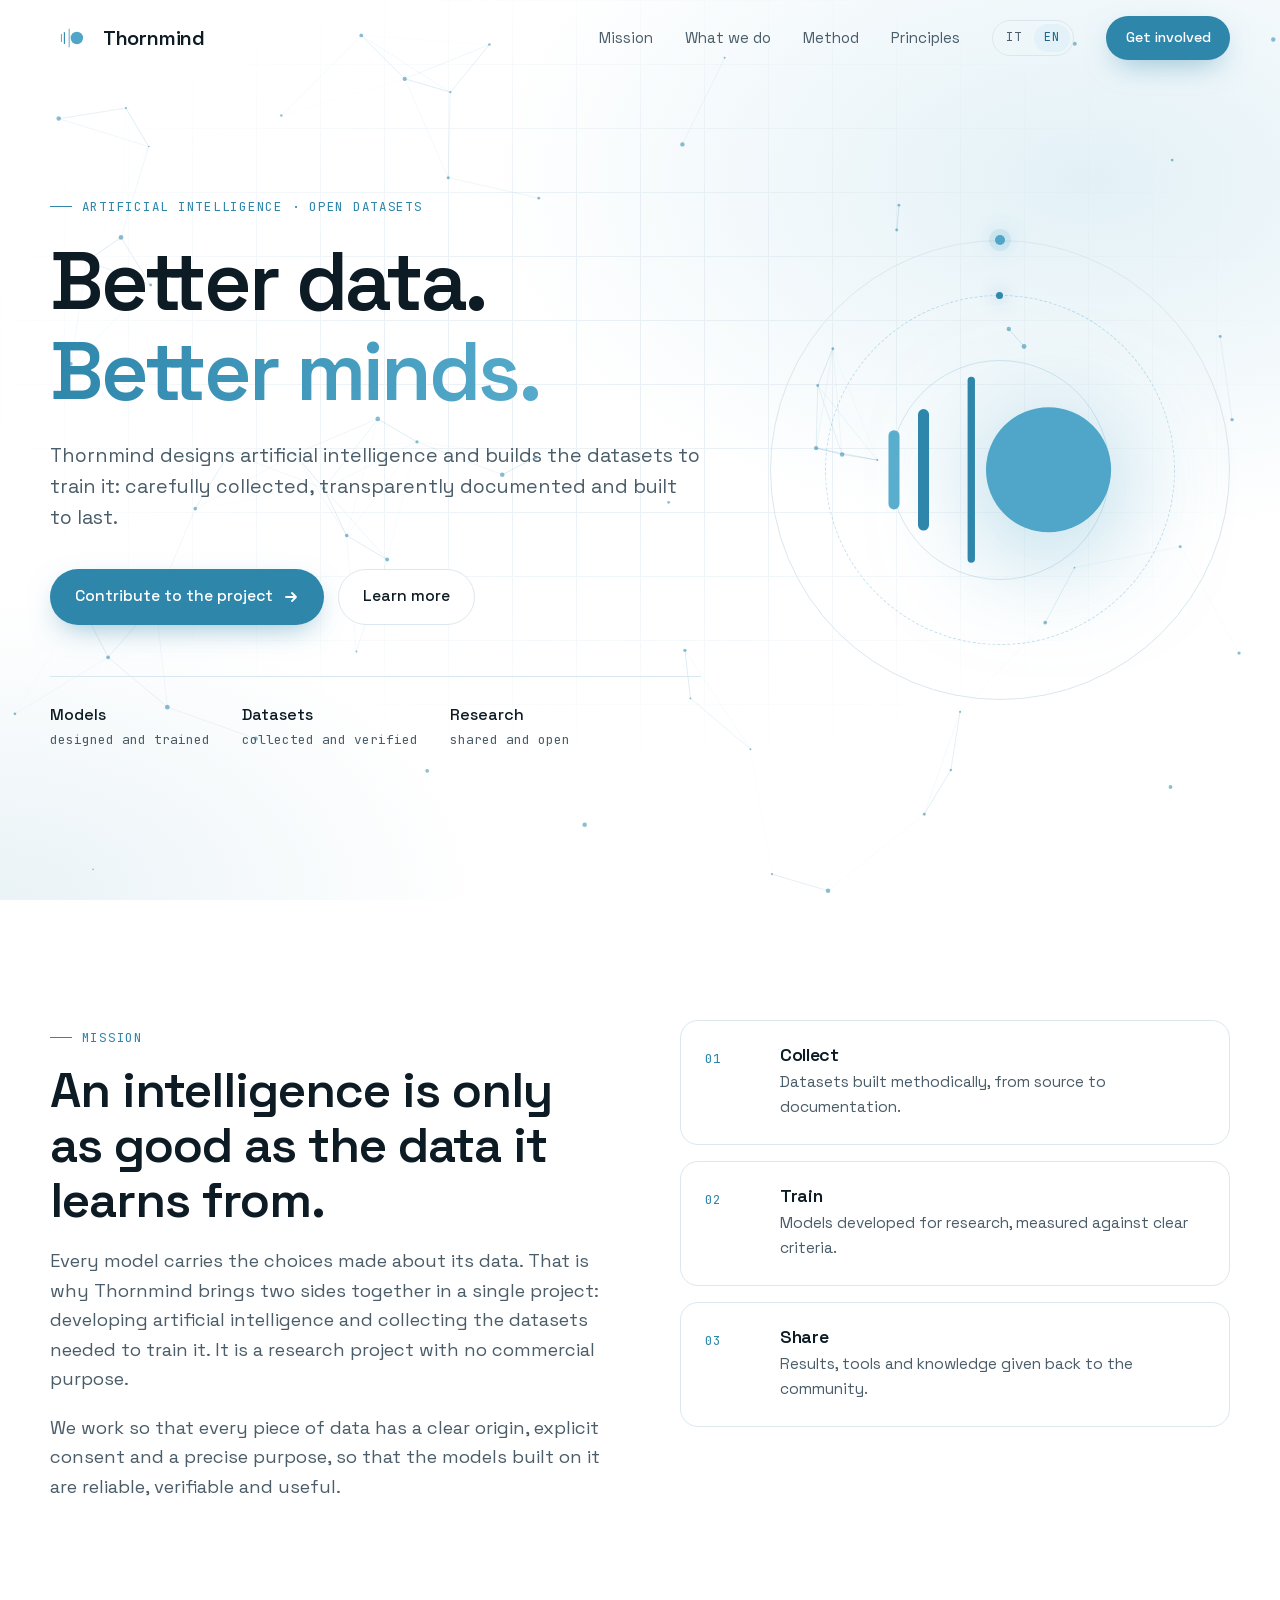
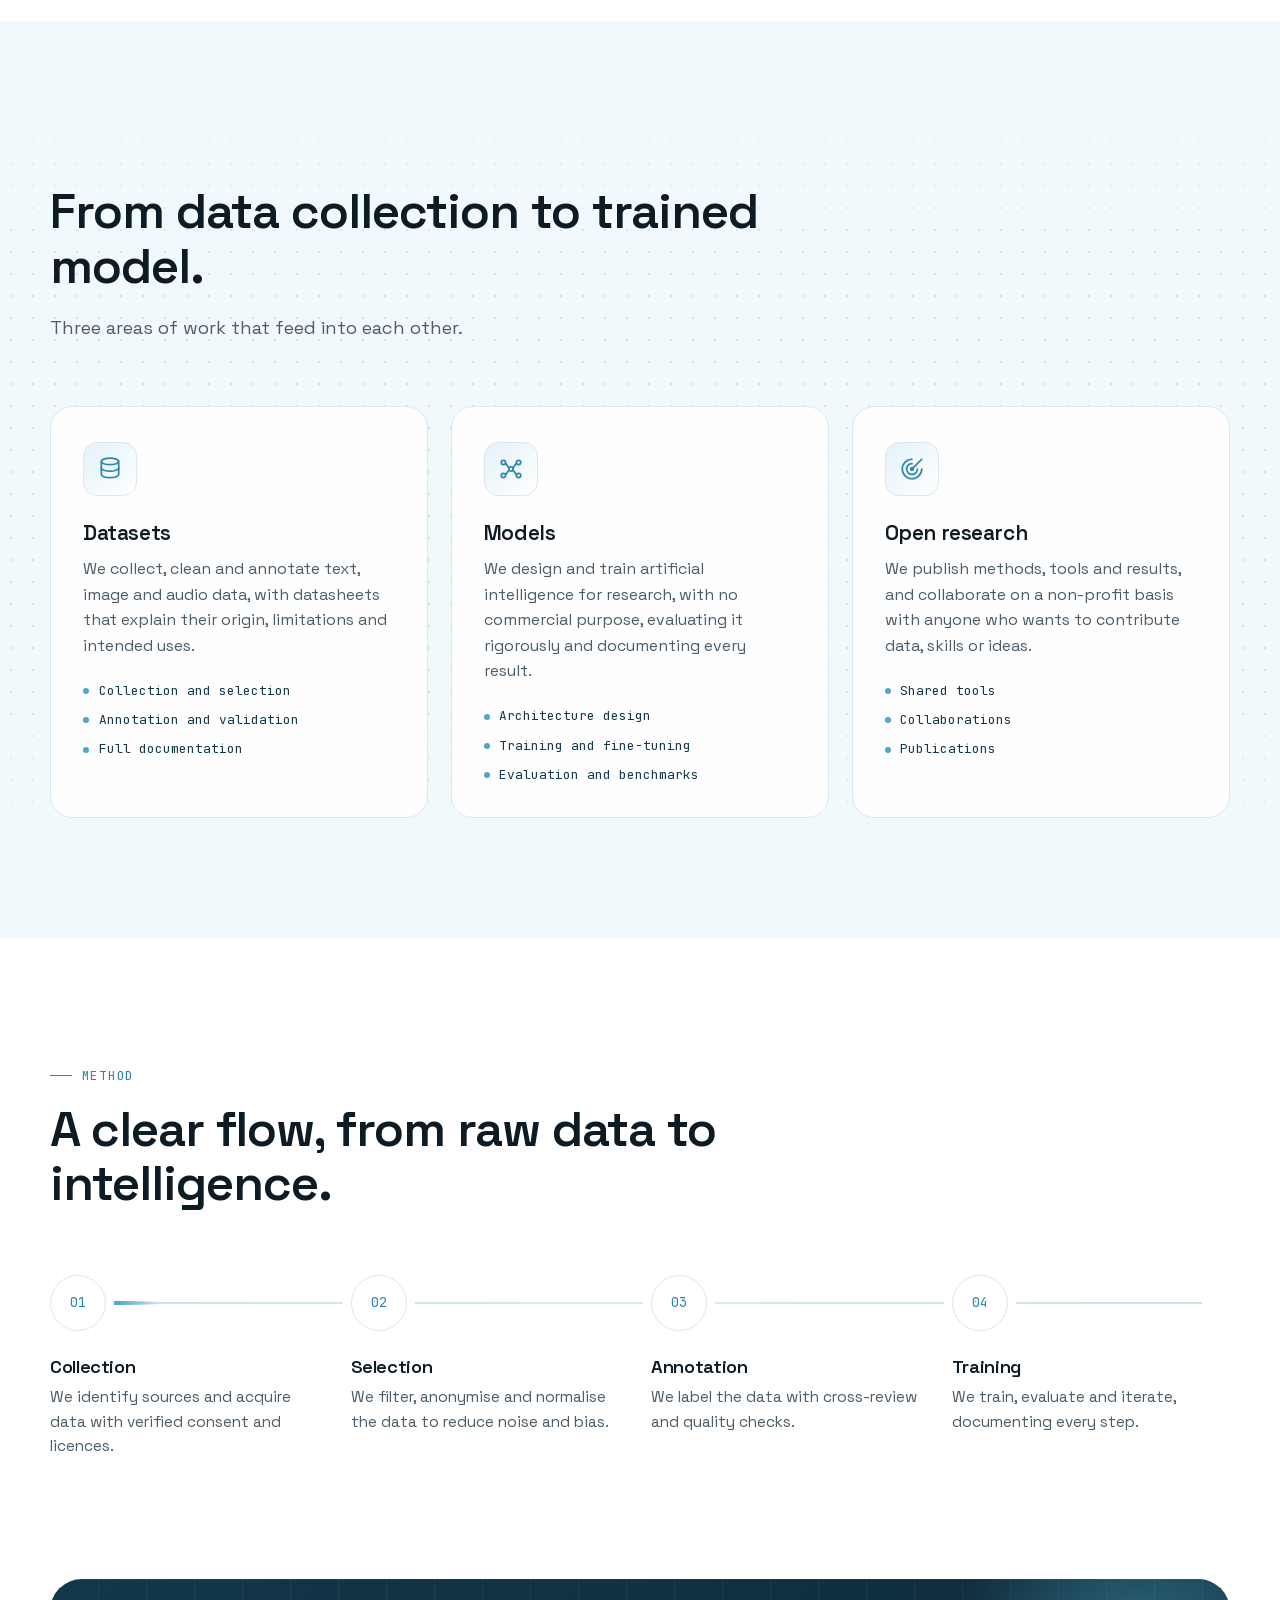
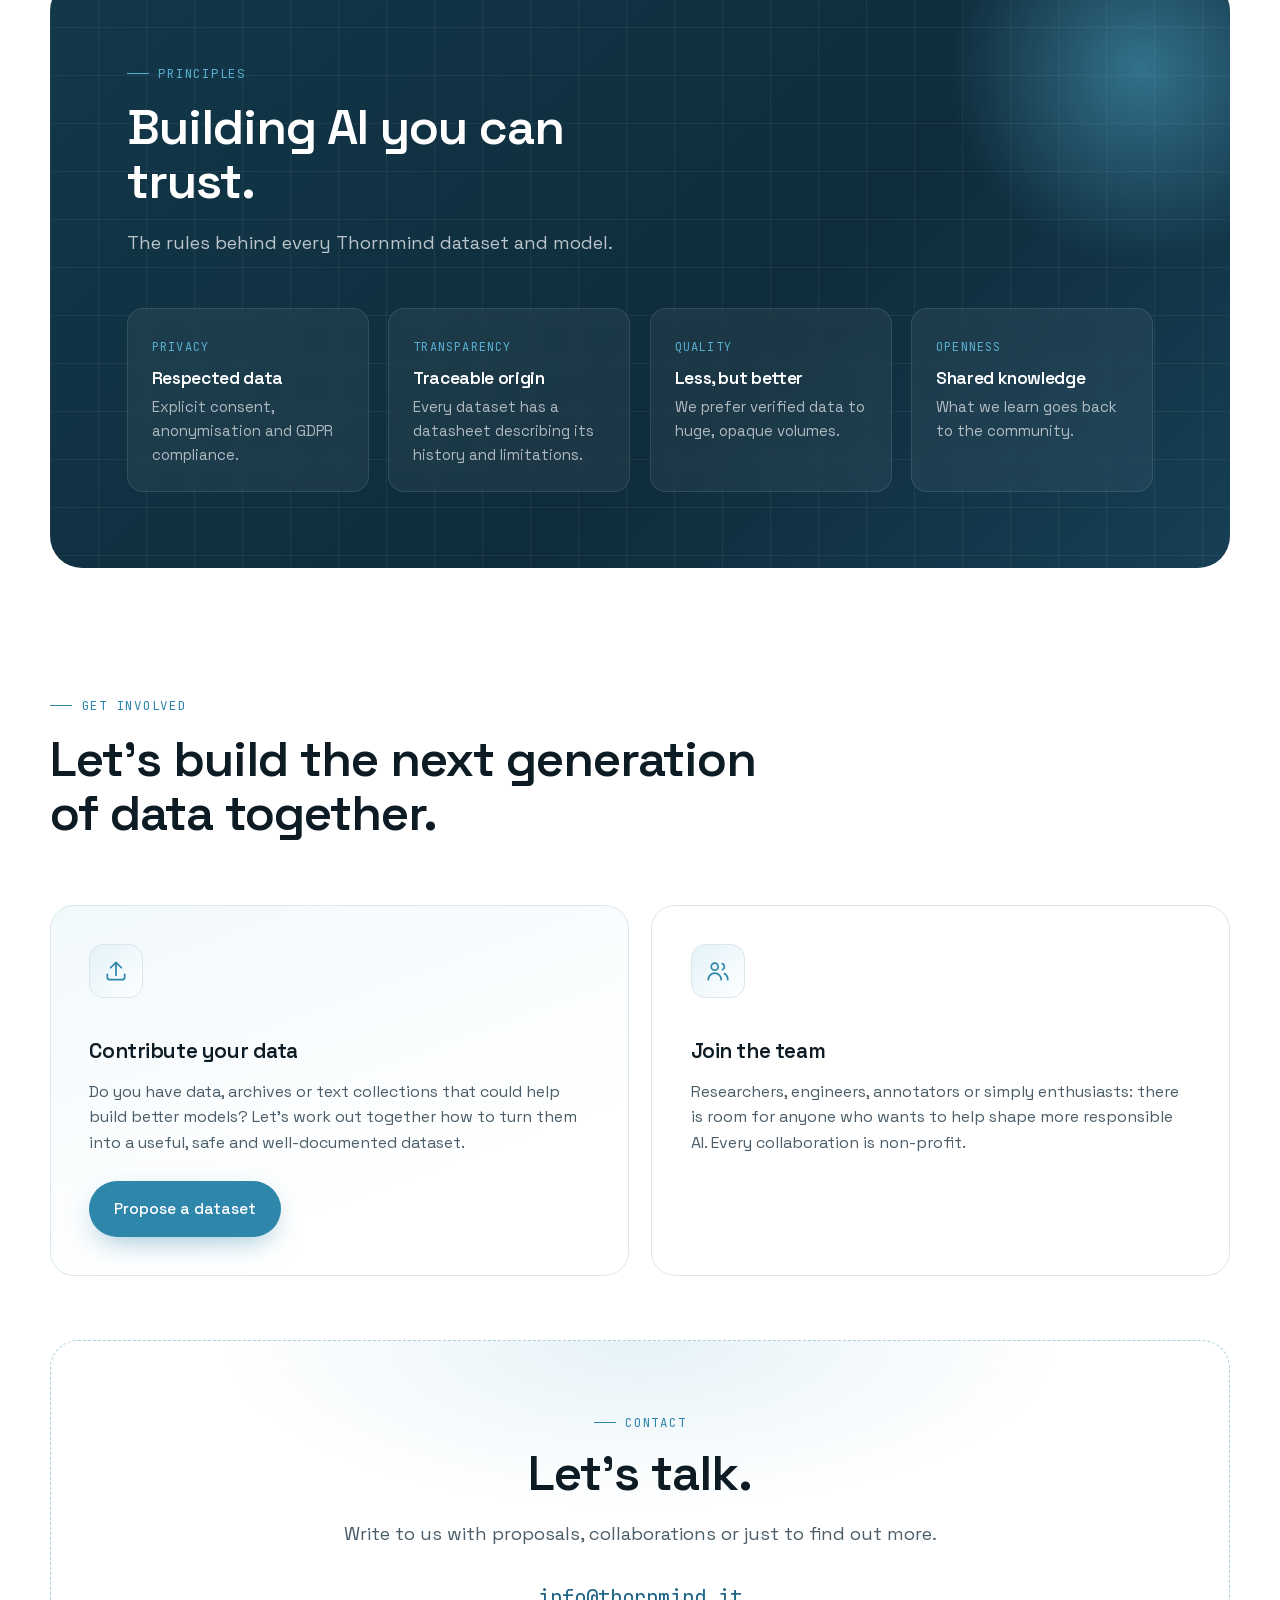
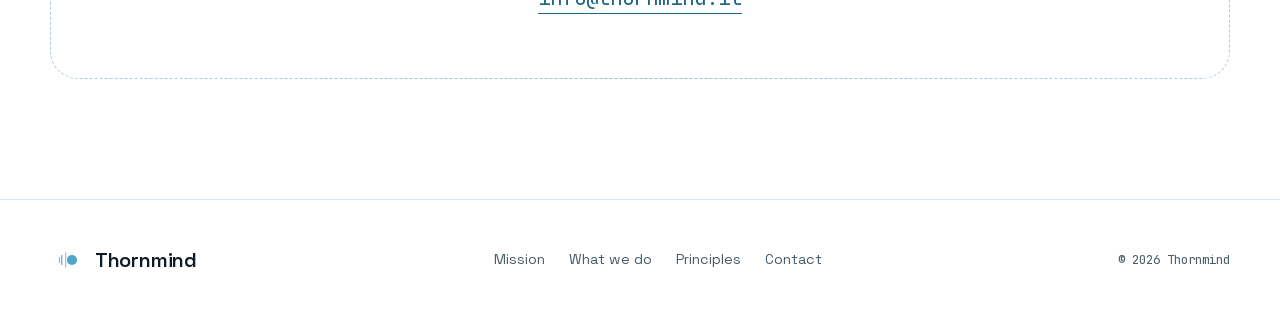
==== commit b254550c: "Add files via upload" ====
--- a/index.html
+++ b/index.html
@@ -7,6 +7,56 @@
   <meta name="description" content="Thornmind progetta intelligenze artificiali e raccoglie dataset di qualità per addestrarle, in modo trasparente e responsabile.">
   <link rel="icon" type="image/svg+xml" href="logo-thornmind.svg">
   <link rel="preload" href="fonts/space-grotesk-latin.woff2" as="font" type="font/woff2" crossorigin>
+  <link rel="canonical" href="https://thornmind.it/">
+  <meta name="theme-color" content="#2E86AB">
+  <link rel="apple-touch-icon" href="logo-thornmind.png">
+
+  <!-- Anteprima quando il link viene condiviso (WhatsApp, LinkedIn, Facebook, X…) -->
+  <meta property="og:type" content="website">
+  <meta property="og:site_name" content="Thornmind">
+  <meta property="og:title" content="Thornmind — Intelligenze artificiali e dataset aperti">
+  <meta property="og:description" content="Thornmind progetta intelligenze artificiali e raccoglie dataset di qualità per addestrarle, in modo trasparente e responsabile.">
+  <meta property="og:url" content="https://thornmind.it/">
+  <meta property="og:image" content="https://thornmind.it/og-image.png">
+  <meta property="og:image:width" content="1200">
+  <meta property="og:image:height" content="630">
+  <meta property="og:image:alt" content="Thornmind">
+  <meta property="og:locale" content="it_IT">
+  <meta property="og:locale:alternate" content="en_US">
+  <meta name="twitter:card" content="summary_large_image">
+
+  <!-- Dati strutturati: spiegano a Google chi è Thornmind -->
+  <script type="application/ld+json">
+{
+  "@context": "https://schema.org",
+  "@graph": [
+    {
+      "@type": "Organization",
+      "@id": "https://thornmind.it/#organization",
+      "name": "Thornmind",
+      "url": "https://thornmind.it/",
+      "logo": {
+        "@type": "ImageObject",
+        "url": "https://thornmind.it/logo-thornmind.png",
+        "width": 512,
+        "height": 512
+      },
+      "email": "info@thornmind.it",
+      "description": "Progetto di ricerca senza finalità commerciali che sviluppa intelligenze artificiali e raccoglie dataset per addestrarle."
+    },
+    {
+      "@type": "WebSite",
+      "@id": "https://thornmind.it/#website",
+      "name": "Thornmind",
+      "url": "https://thornmind.it/",
+      "inLanguage": "it",
+      "publisher": {
+        "@id": "https://thornmind.it/#organization"
+      }
+    }
+  ]
+}
+  </script>
   <link rel="alternate" hreflang="it" href="https://thornmind.it/">
   <link rel="alternate" hreflang="en" href="https://thornmind.it/en/">
   <link rel="alternate" hreflang="x-default" href="https://thornmind.it/en/">
@@ -16,6 +66,8 @@
     (function () {
       var p; try { p = localStorage.getItem('tm-lang'); } catch (e) {}
       var l = (navigator.languages && navigator.languages[0]) || navigator.language || '';
+      // I motori di ricerca non vengono reindirizzati: devono poter leggere entrambe le lingue.
+      if (/bot|crawl|spider|slurp|google-|mediapartners|lighthouse|facebookexternalhit|preview/i.test(navigator.userAgent)) return;
       if (p === 'en' || (!p && !/^it(-|$)/i.test(l))) location.replace('en/index.html' + location.hash);
     })();
   </script>
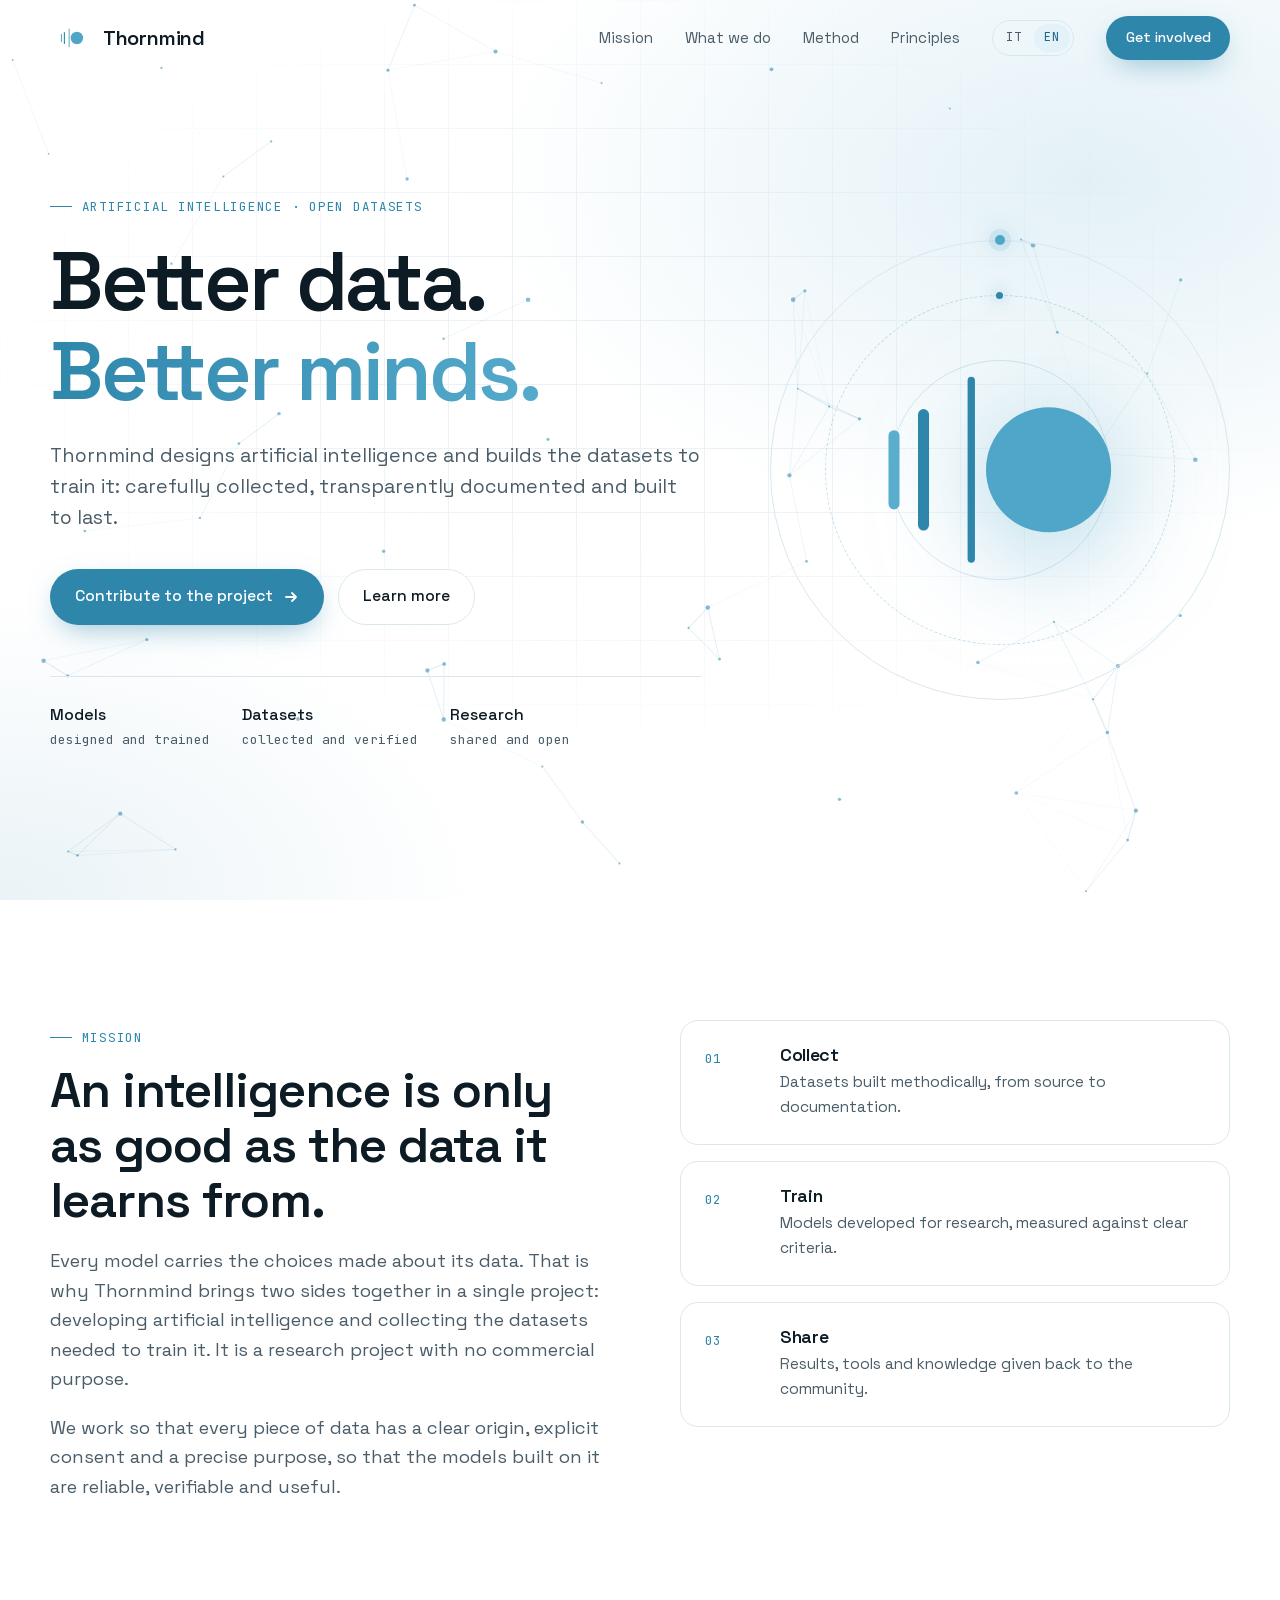
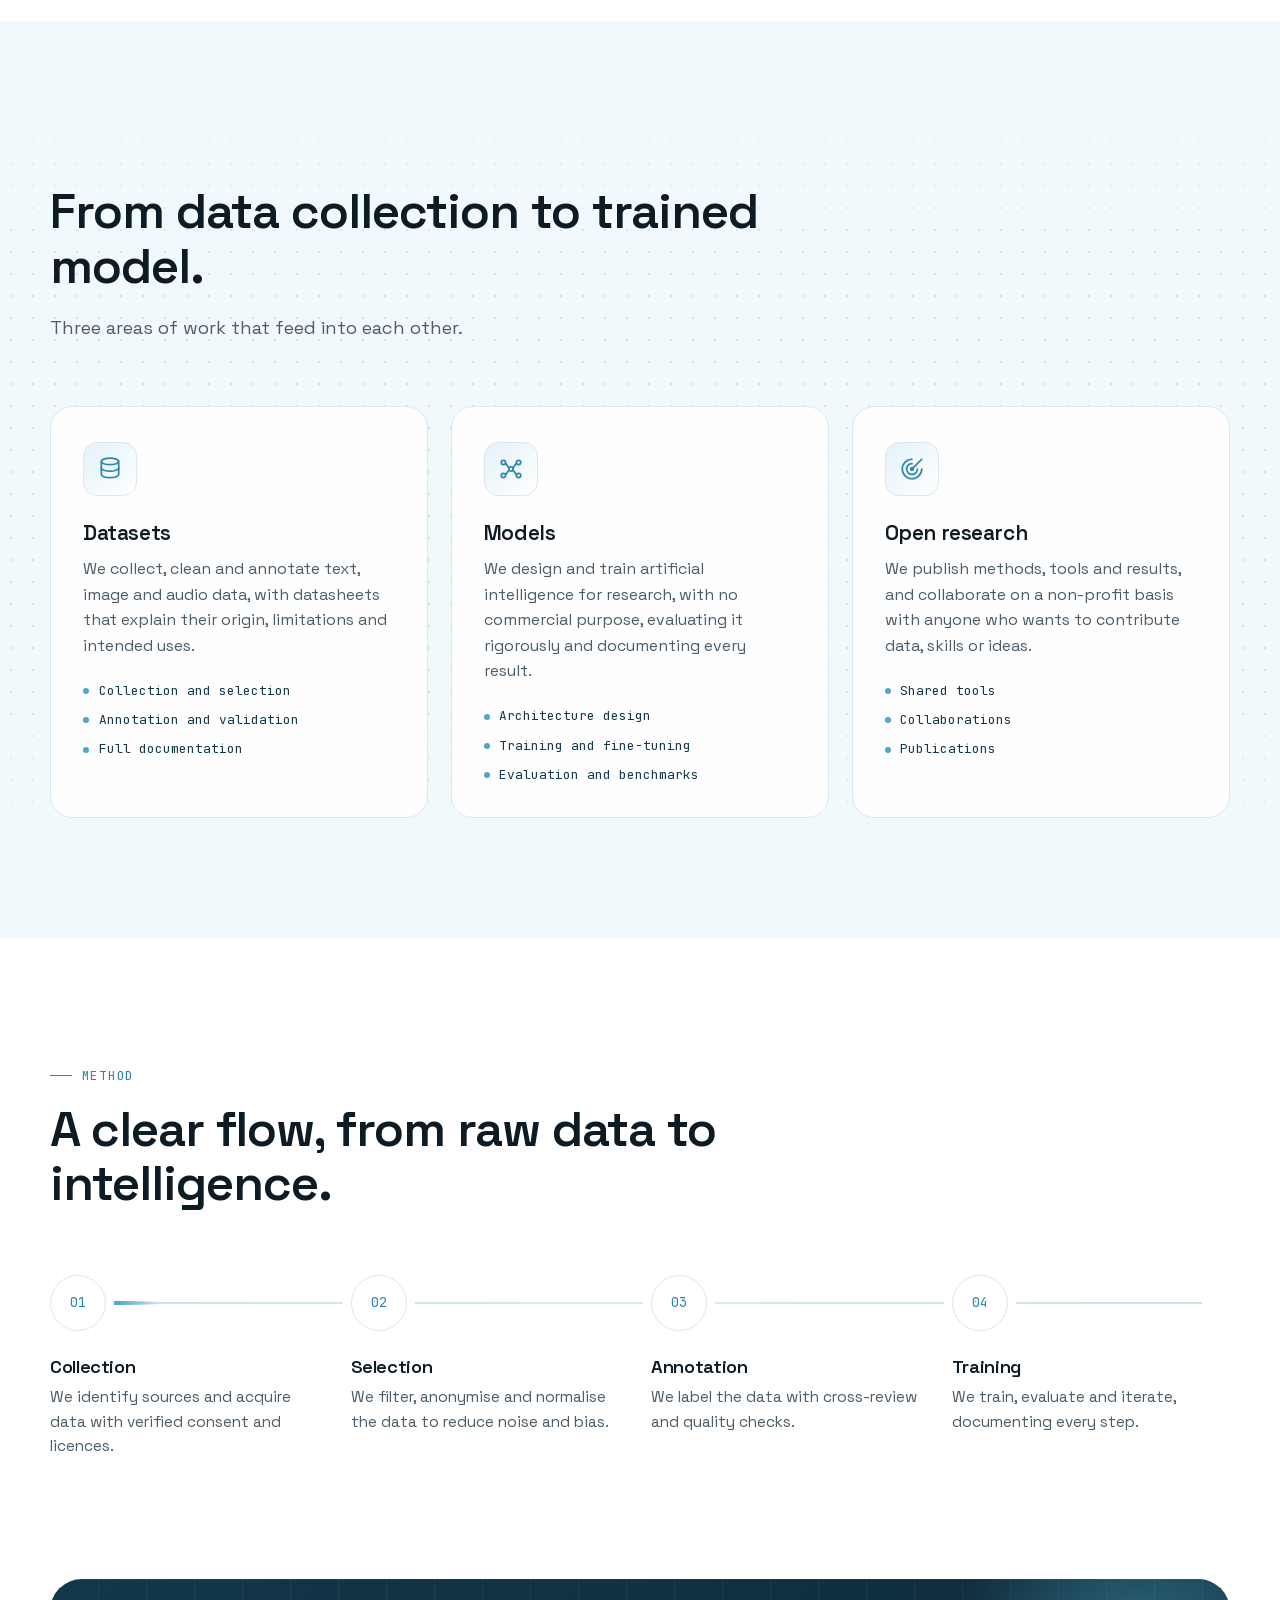
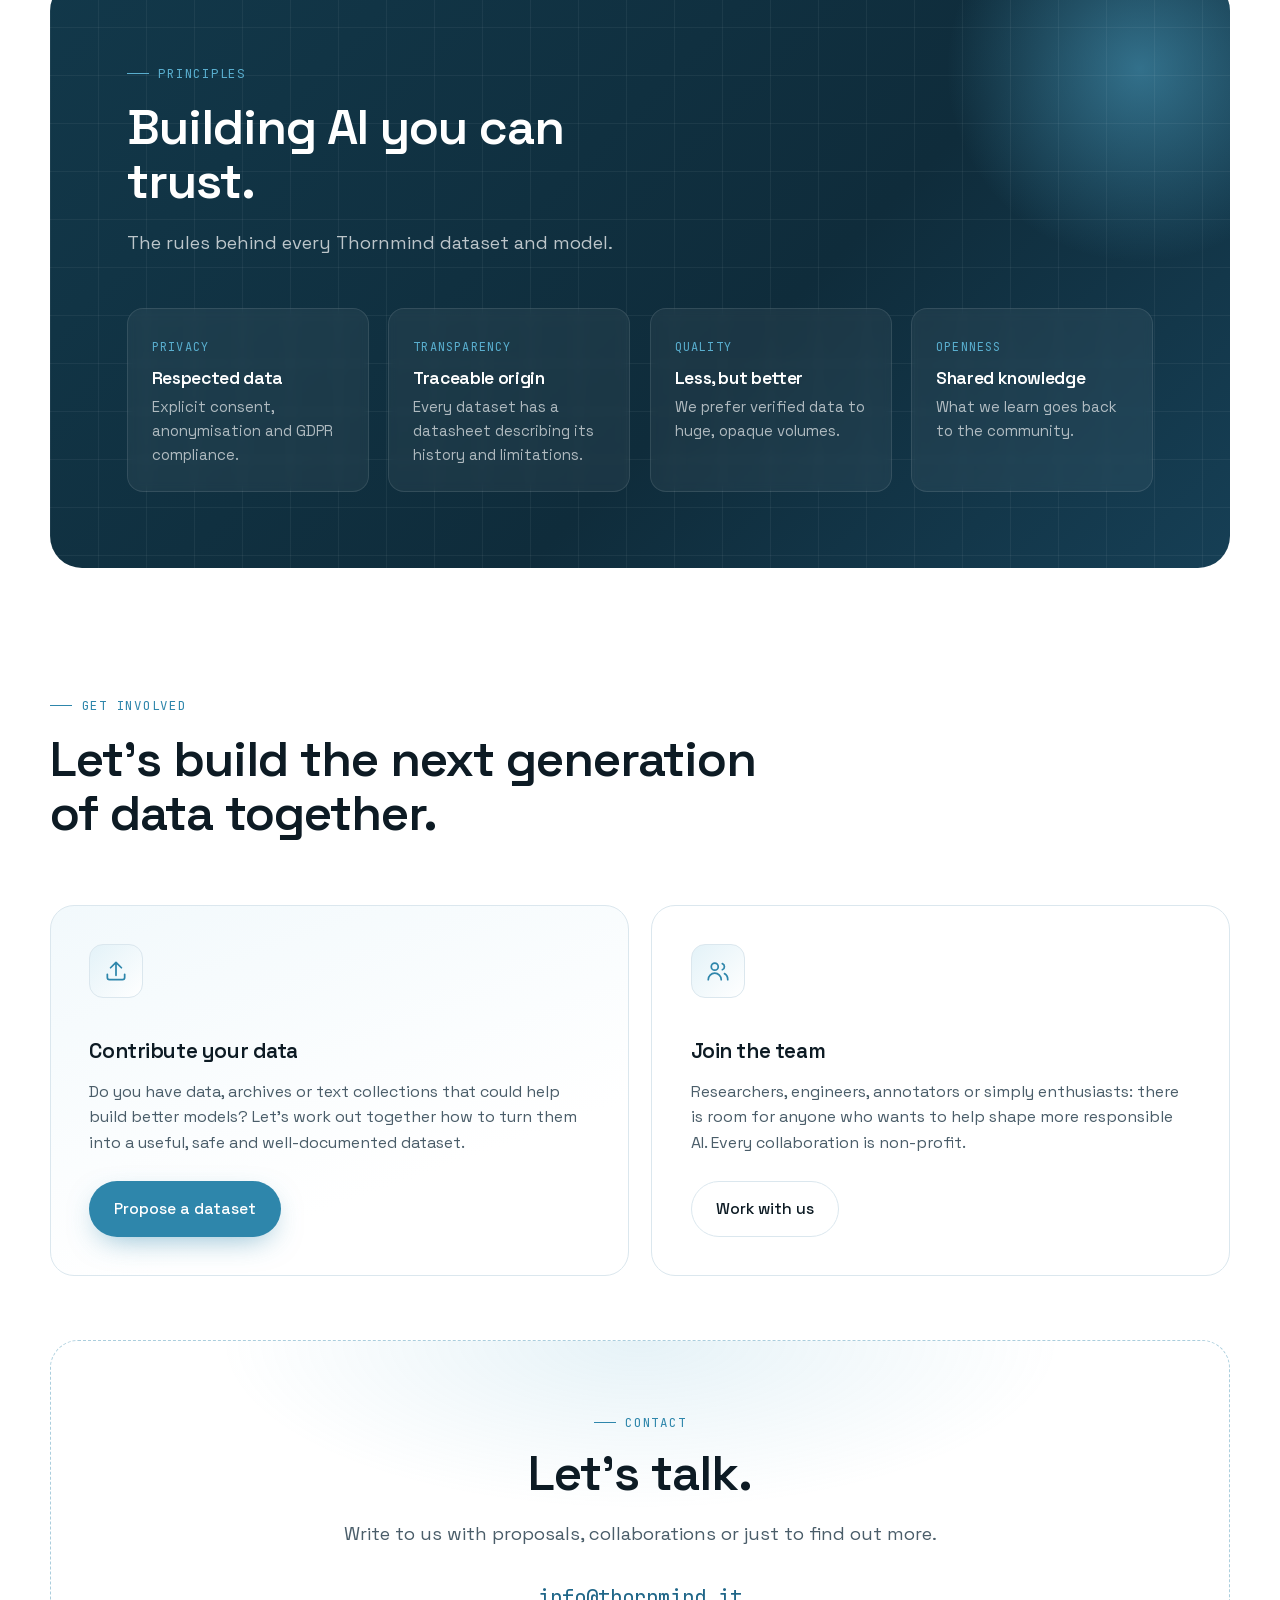
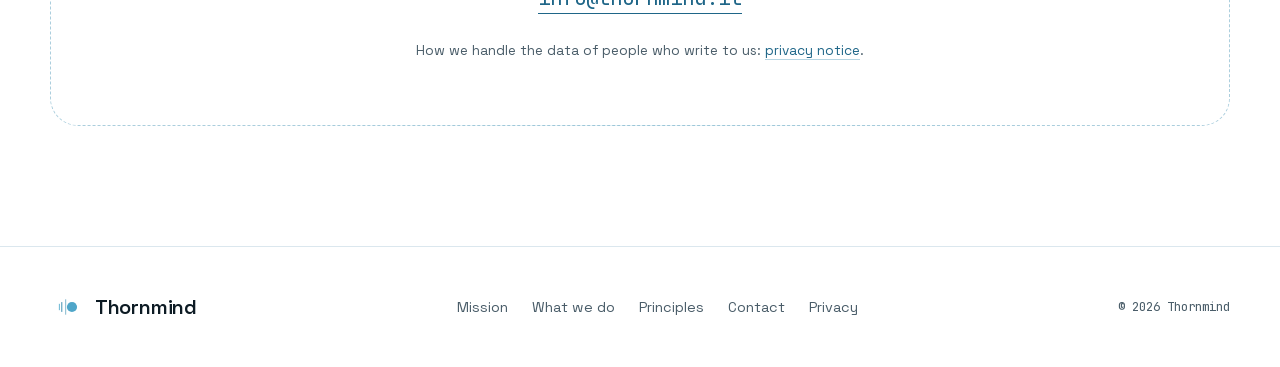
==== commit 06520bea: "Add files via upload" ====
--- a/index.html
+++ b/index.html
@@ -71,7 +71,7 @@
       if (p === 'en' || (!p && !/^it(-|$)/i.test(l))) location.replace('en/index.html' + location.hash);
     })();
   </script>
-  <link rel="stylesheet" href="style.css">
+  <link rel="stylesheet" href="style.css?v=20261110">
 </head>
 <body>
   <!-- Logo Thornmind (da logo-thornmind.svg, senza sfondo) -->
@@ -309,6 +309,7 @@
           <h2>Parliamone.</h2>
           <p class="lead">Scrivici per proposte, collaborazioni o semplicemente per saperne di più.</p>
           <a class="mail" href="mailto:info@thornmind.it">info@thornmind.it</a>
+          <p class="privacy-note">Come trattiamo i dati di chi ci scrive: <a href="privacy.html">informativa privacy</a>.</p>
         </div>
       </div>
     </section>
@@ -322,11 +323,12 @@
         <a href="#lavoro">Cosa facciamo</a>
         <a href="#principi">Principi</a>
         <a href="#contatti">Contatti</a>
+        <a href="privacy.html">Privacy</a>
       </nav>
       <small>© <span id="y"></span> Thornmind</small>
     </div>
   </footer>
 
-  <script src="script.js"></script>
+  <script src="script.js?v=20261110"></script>
 </body>
 </html>
--- a/style.css
+++ b/style.css
@@ -431,3 +431,92 @@
   .lang { align-self: flex-start; margin-top: 1rem; }
   .nav-links .lang a { padding: .45rem .9rem; border-bottom: 0; }
 }
+
+/* ---------- Pagine legali (privacy) ---------- */
+.legal-hero {
+  position: relative; overflow: hidden;
+  padding: 150px 0 56px;
+  border-bottom: 1px solid var(--line);
+  background:
+    radial-gradient(800px 400px at 90% 0%, rgba(79,166,201,.14), transparent 60%),
+    var(--bg);
+}
+.legal-hero::before {
+  content: ""; position: absolute; inset: 0;
+  background-image:
+    linear-gradient(var(--line) 1px, transparent 1px),
+    linear-gradient(90deg, var(--line) 1px, transparent 1px);
+  background-size: 64px 64px;
+  mask-image: linear-gradient(180deg, #000, transparent 90%);
+  -webkit-mask-image: linear-gradient(180deg, #000, transparent 90%);
+  opacity: .45; pointer-events: none;
+}
+.legal-hero .wrap { position: relative; }
+.legal-hero h1 { font-size: clamp(2.4rem, 5vw, 3.8rem); letter-spacing: -.03em; margin: 1rem 0 .8rem; }
+.legal-hero .updated { font-family: var(--mono); font-size: .8rem; color: var(--ink-soft); }
+
+.summary {
+  display: grid; grid-template-columns: repeat(3, 1fr); gap: 1rem;
+  margin-top: 2.4rem;
+}
+.summary div {
+  padding: 1.2rem 1.3rem; border-radius: 16px;
+  background: rgba(255,255,255,.85); border: 1px solid var(--line);
+  font-size: .97rem; color: var(--ink-soft);
+}
+.summary b { display: block; color: var(--ink); font-weight: 600; margin-bottom: .2rem; }
+
+.legal-grid { display: grid; grid-template-columns: 230px 1fr; gap: 4rem; padding: 64px 0 110px; }
+.toc { position: sticky; top: 110px; align-self: start; font-size: .9rem; }
+.toc .eyebrow { margin-bottom: 1rem; }
+.toc a {
+  display: block; padding: .38rem 0 .38rem .9rem;
+  border-left: 1px solid var(--line); color: var(--ink-soft);
+  transition: color .2s, border-color .2s;
+}
+.toc a:hover { color: var(--blue-700); border-color: var(--blue-500); }
+
+.legal-body { max-width: 74ch; }
+.legal-body h2 {
+  font-size: 1.45rem; margin: 3.2rem 0 1rem; scroll-margin-top: 110px;
+  display: flex; gap: .8rem; align-items: baseline;
+}
+.legal-body h2:first-child { margin-top: 0; }
+.legal-body h2 .n { font-family: var(--mono); font-size: .85rem; color: var(--blue-600); font-weight: 500; }
+.legal-body h3 { font-size: 1.05rem; margin: 1.6rem 0 .5rem; }
+.legal-body p, .legal-body li { color: var(--ink-soft); }
+.legal-body p + p { margin-top: .9rem; }
+.legal-body ul { padding-left: 1.2rem; margin: .8rem 0; }
+.legal-body li { margin: .45rem 0; }
+.legal-body li::marker { color: var(--blue-500); }
+.legal-body strong { color: var(--ink); font-weight: 600; }
+.legal-body a:not(.btn) { color: var(--blue-700); border-bottom: 1px solid rgba(46,134,171,.35); }
+.legal-body a:not(.btn):hover { color: var(--blue-500); }
+.legal-body code { font-family: var(--mono); font-size: .85em; background: var(--blue-50); border: 1px solid var(--line); padding: .05rem .35rem; border-radius: 6px; color: var(--blue-900); }
+.legal-body .card-note {
+  margin-top: 1rem; padding: 1.1rem 1.3rem; border-radius: 14px;
+  background: var(--blue-50); border: 1px solid var(--line);
+}
+/* Campi ancora da compilare: evidenziati finché non vengono sostituiti */
+mark.todo { background: #fff1a8; color: #5a4600; padding: .05rem .35rem; border-radius: 5px; font-weight: 500; }
+
+@media (max-width: 980px) {
+  .legal-grid { grid-template-columns: 1fr; gap: 2rem; padding-top: 40px; }
+  .toc { position: static; }
+  .summary { grid-template-columns: 1fr; }
+}
+@media (max-width: 760px) {
+  .legal-hero { padding: 120px 0 40px; }
+  .toc { display: none; }
+}
+.contact .privacy-note { margin-top: 1.6rem; font-size: .85rem; color: var(--ink-soft); }
+.contact .privacy-note a { color: var(--blue-700); border-bottom: 1px solid rgba(46,134,171,.35); }
+.foot nav a[aria-current="page"] { color: var(--blue-600); }
+.foot nav { flex-wrap: wrap; row-gap: .6rem; }
+
+/* Barra in alto su schermi medi (tablet, finestre strette): voci più compatte, mai a capo */
+.nav-links a, .brand { white-space: nowrap; }
+@media (min-width: 761px) and (max-width: 1080px) {
+  .nav-links { gap: 1.1rem; font-size: .9rem; }
+  .nav-links .btn { padding: .55rem 1rem; }
+}
